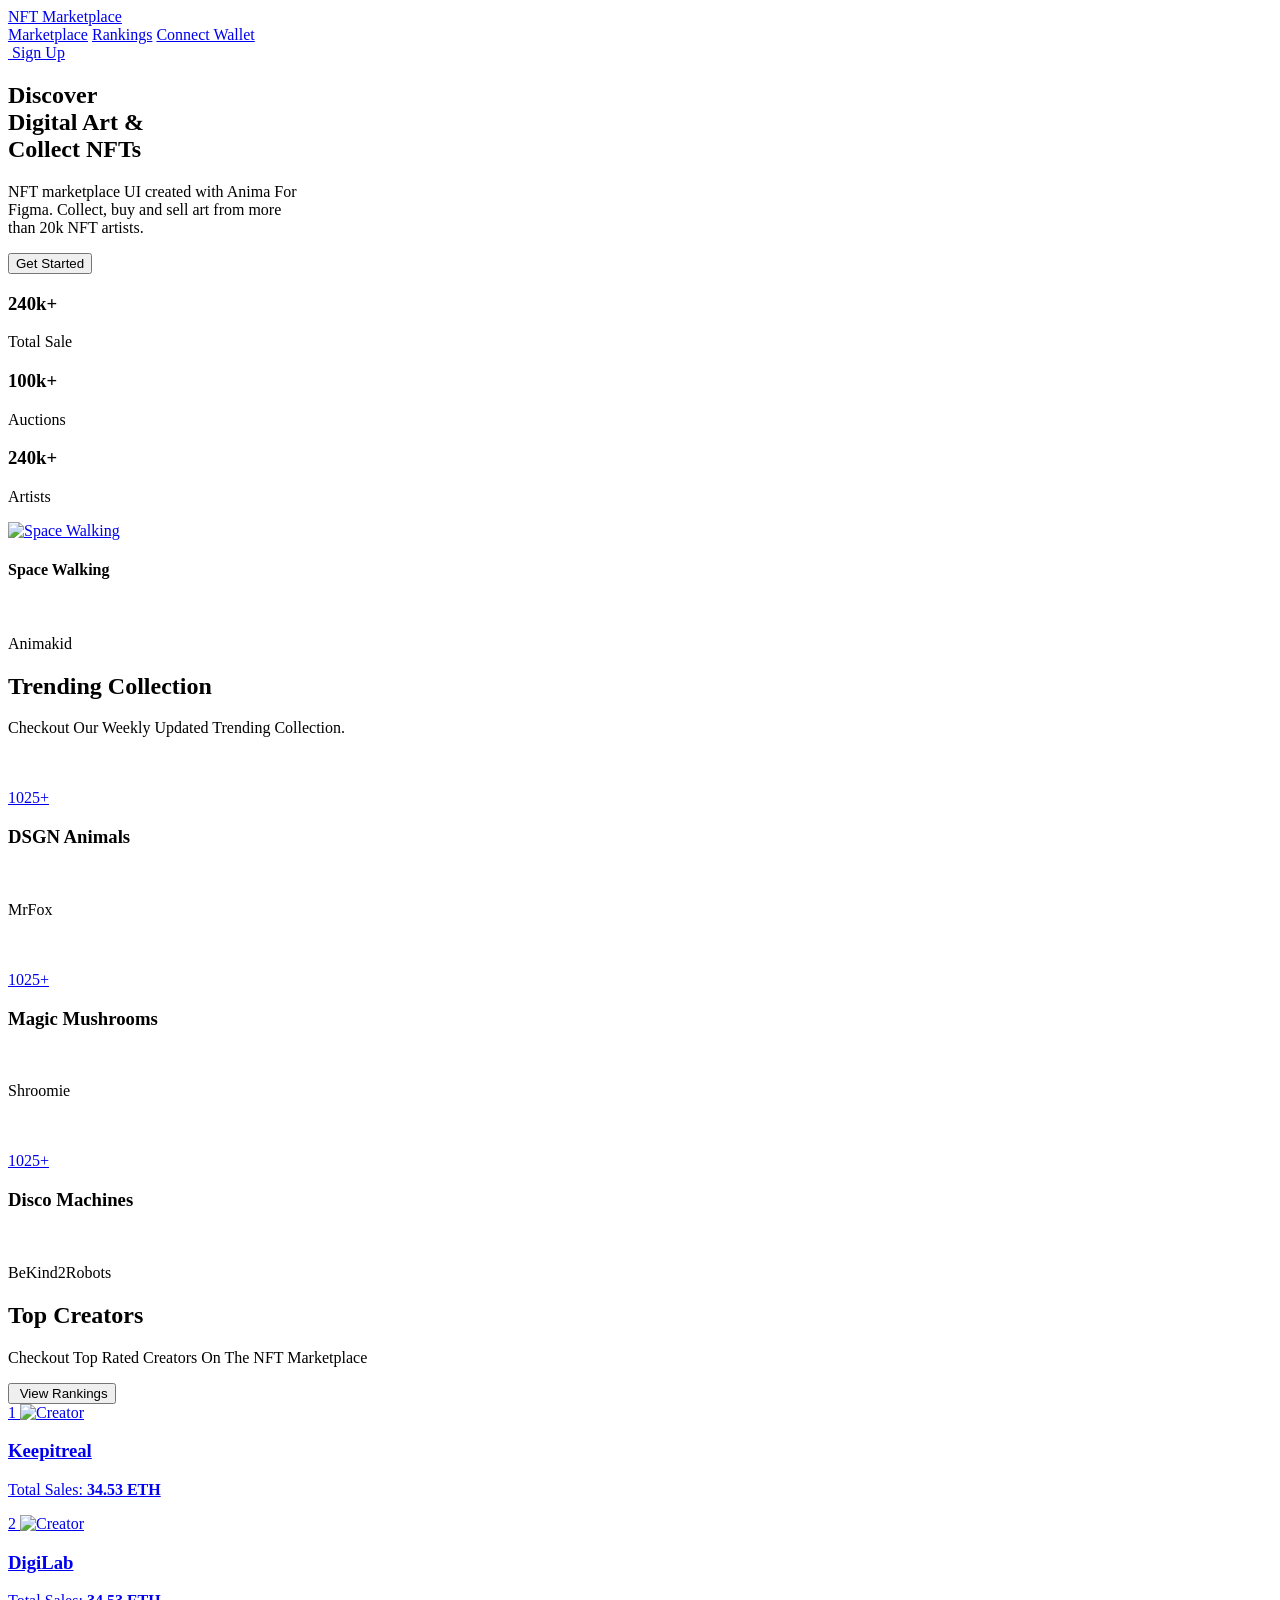
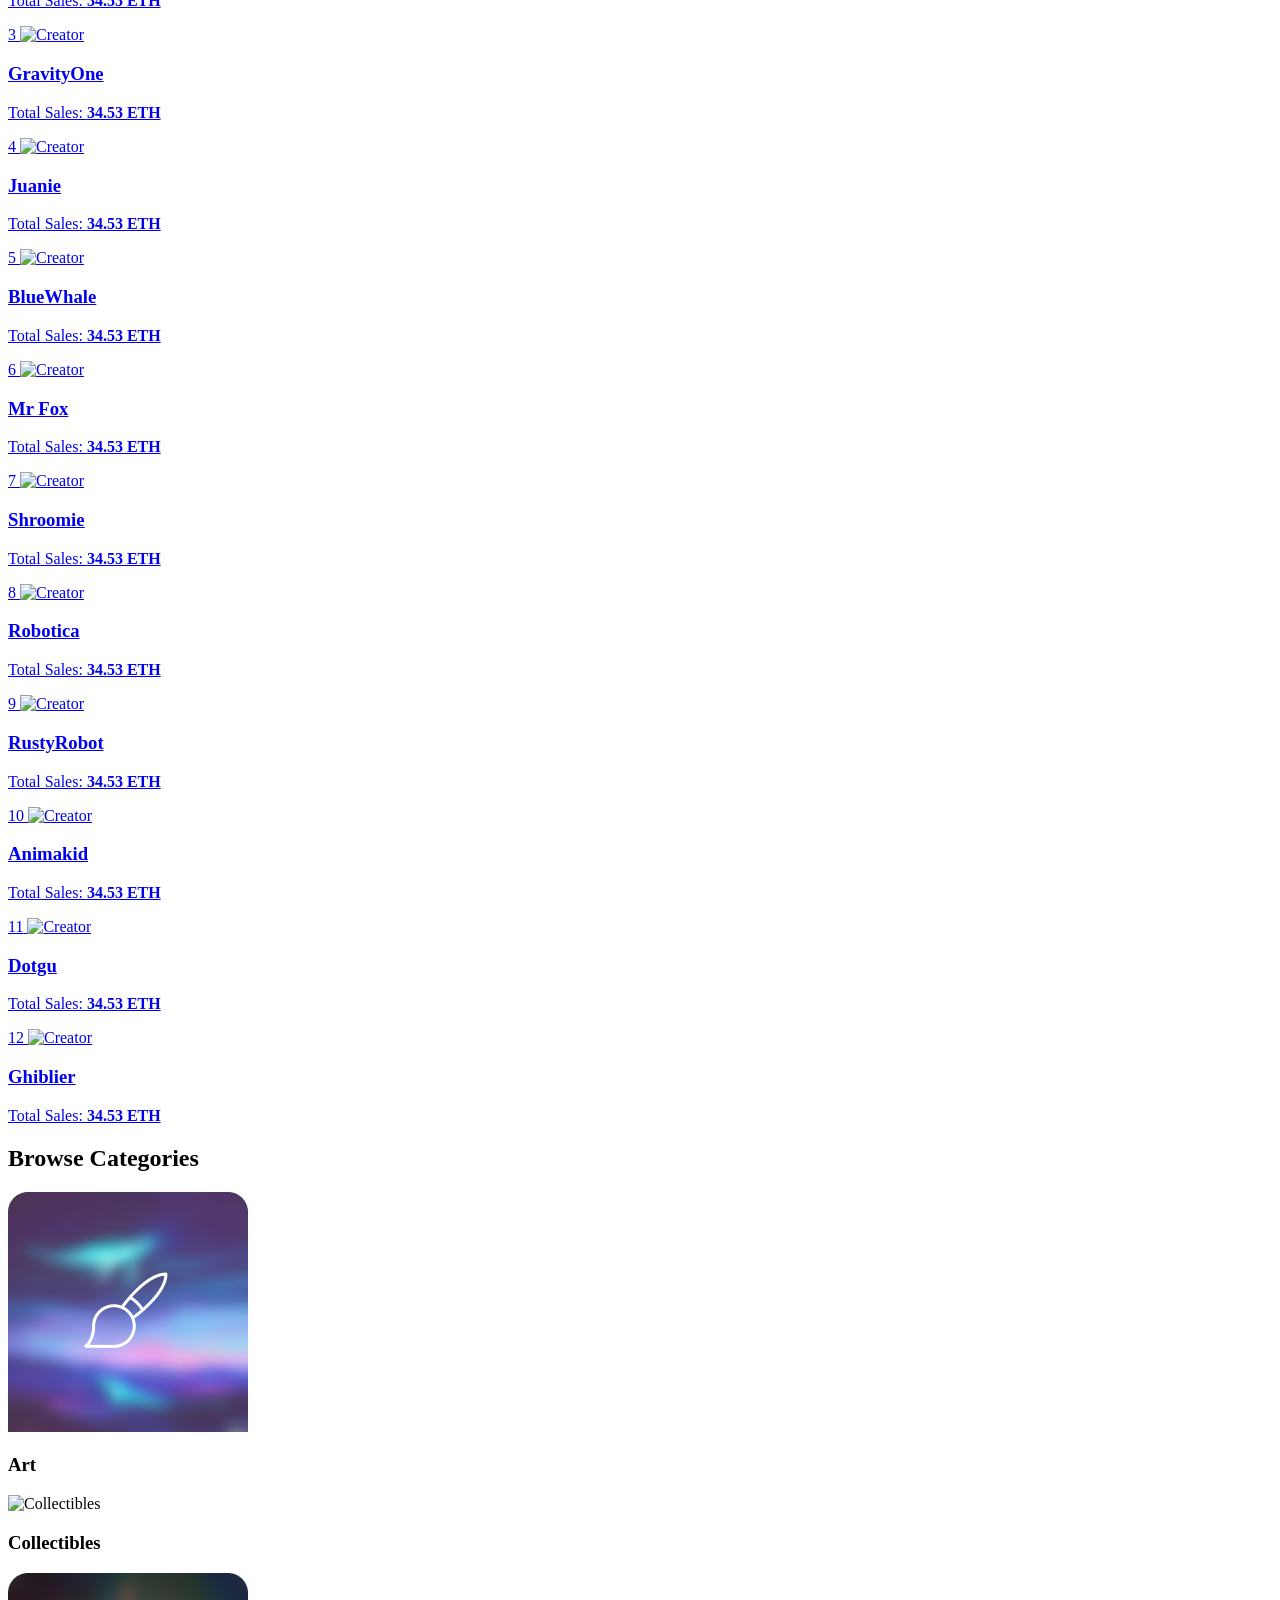
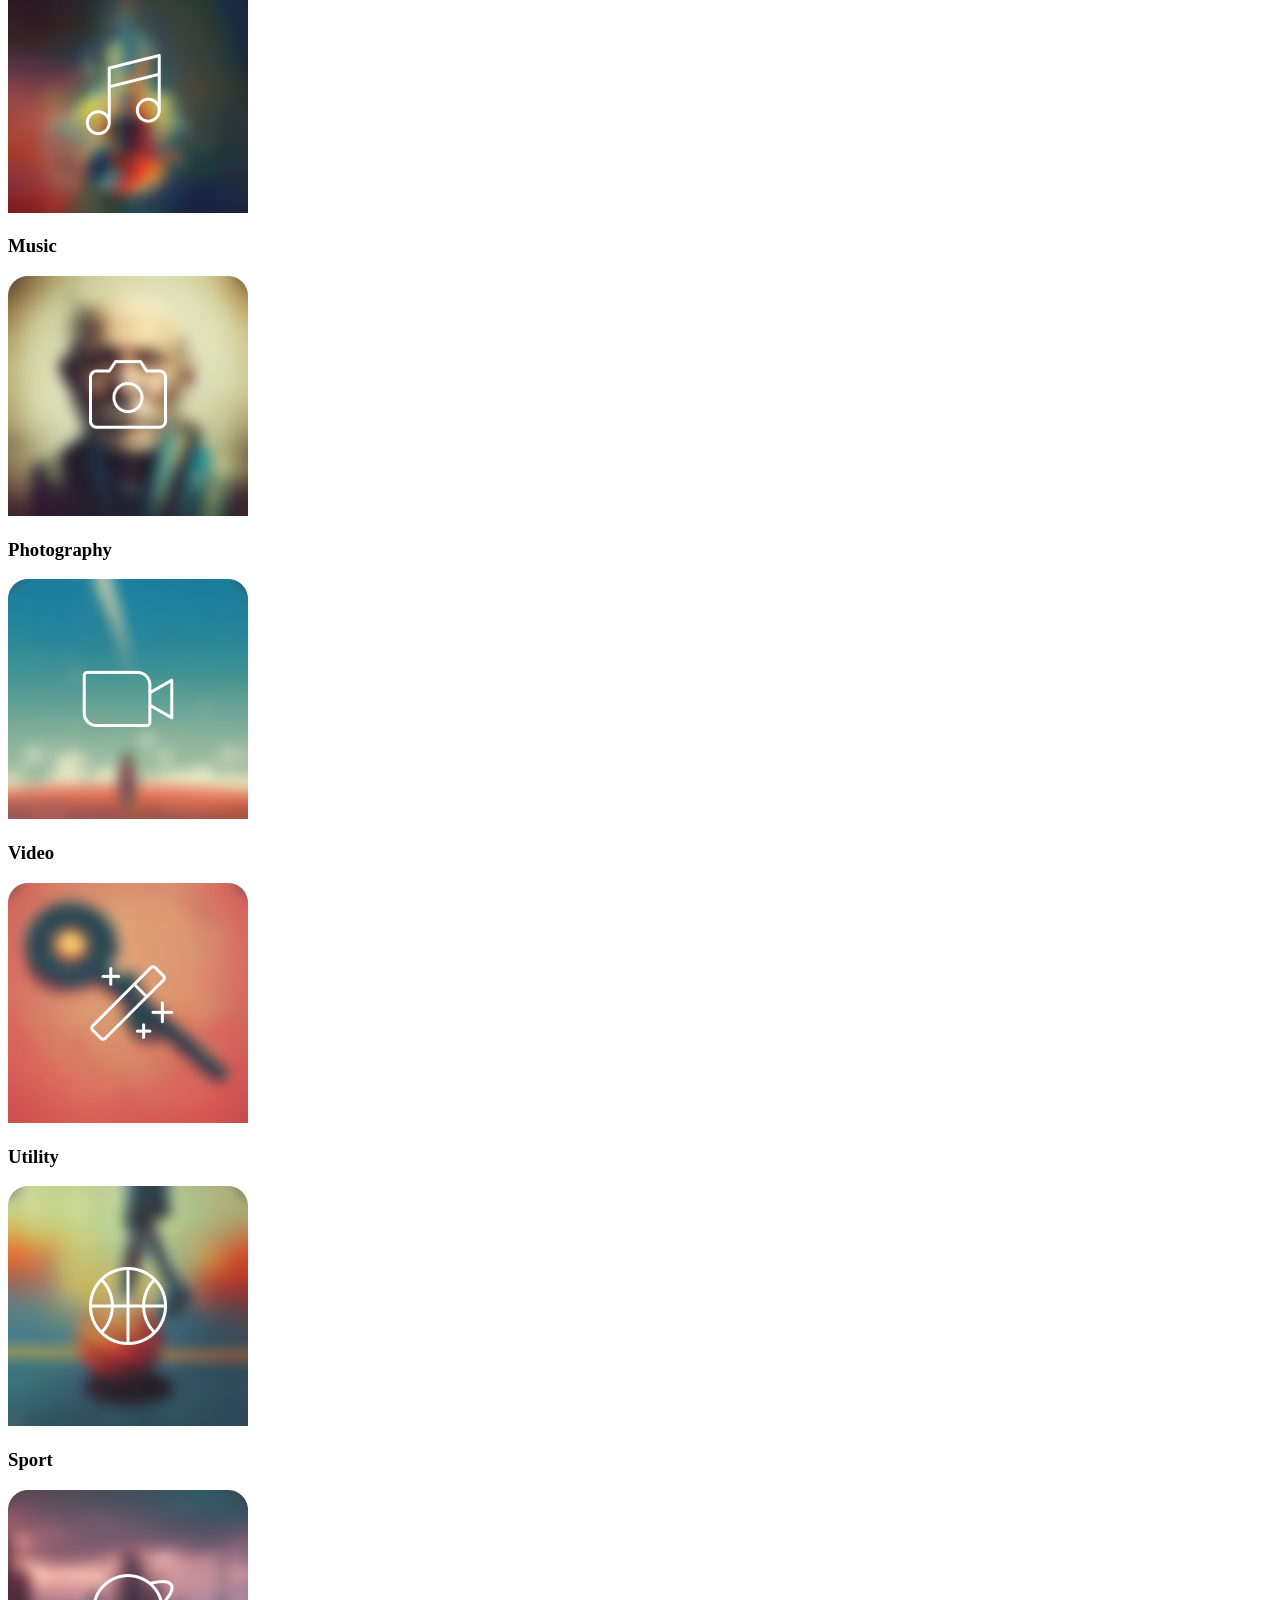
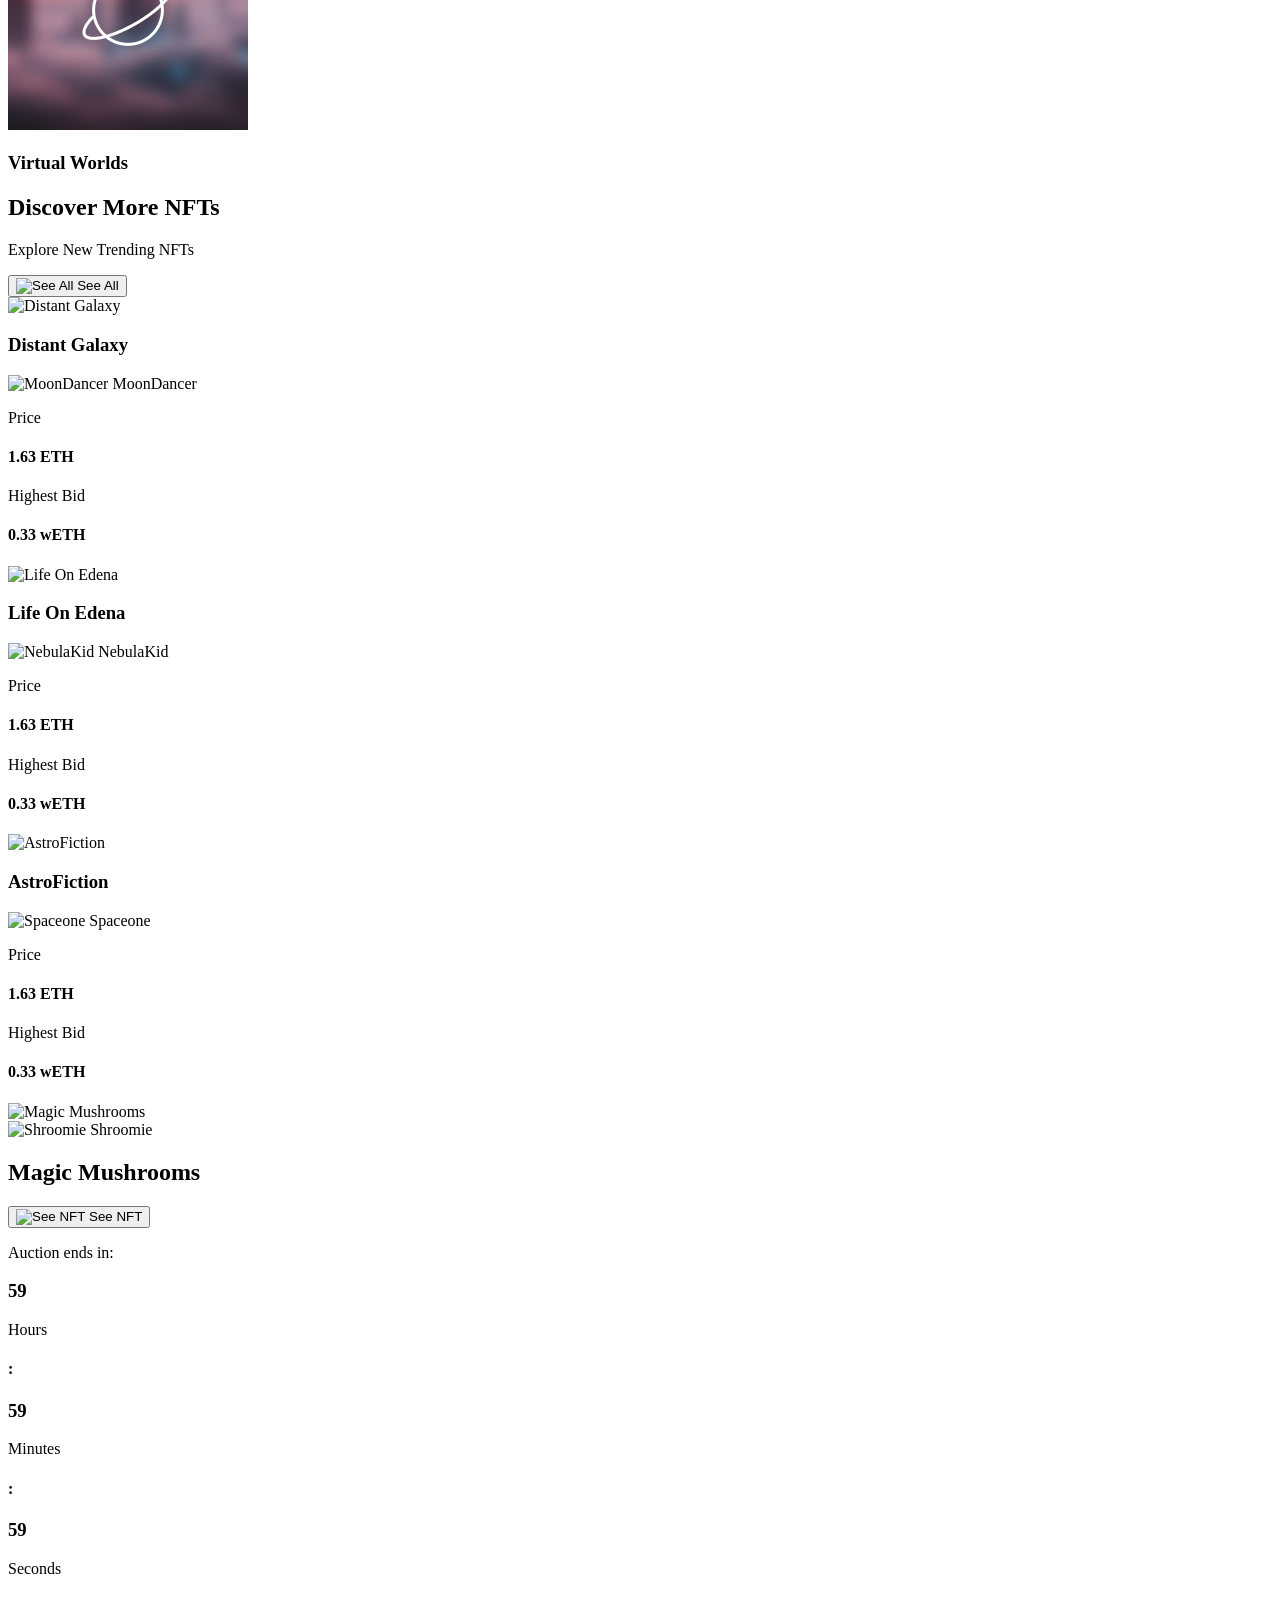
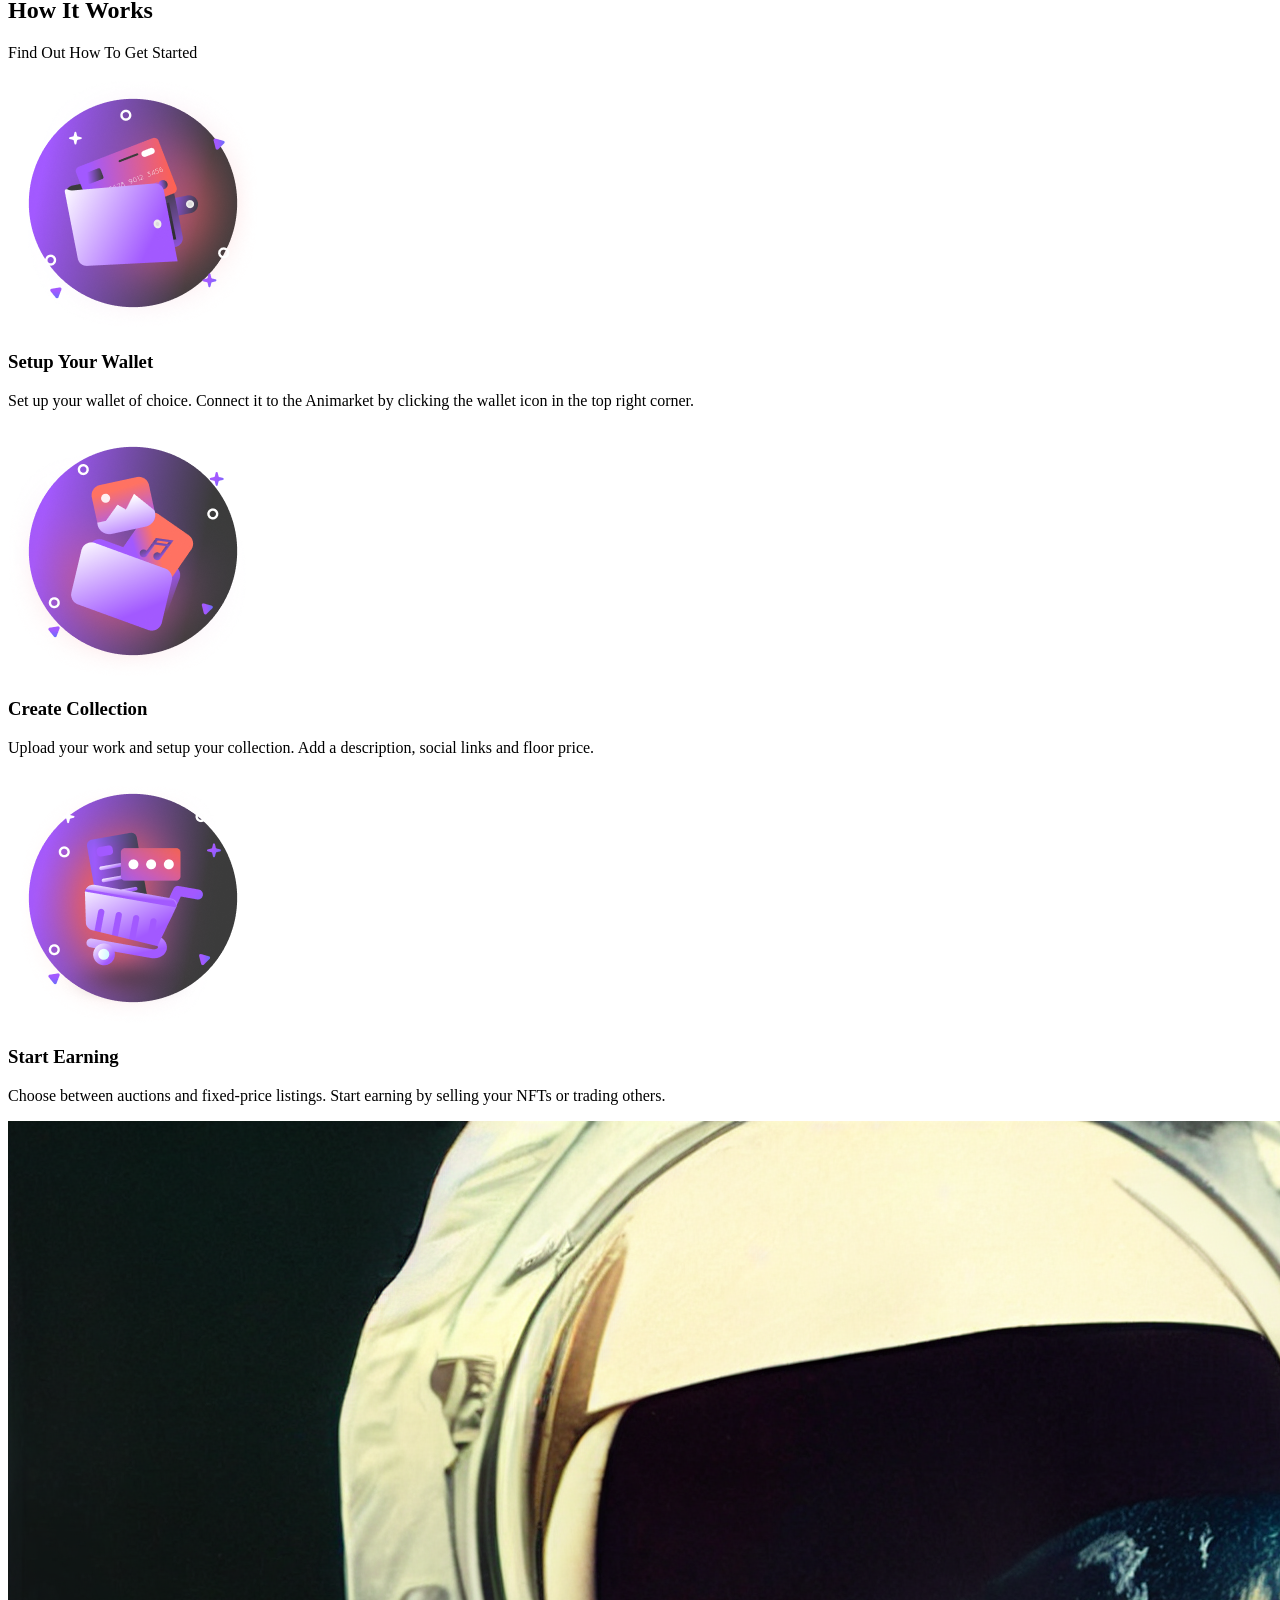
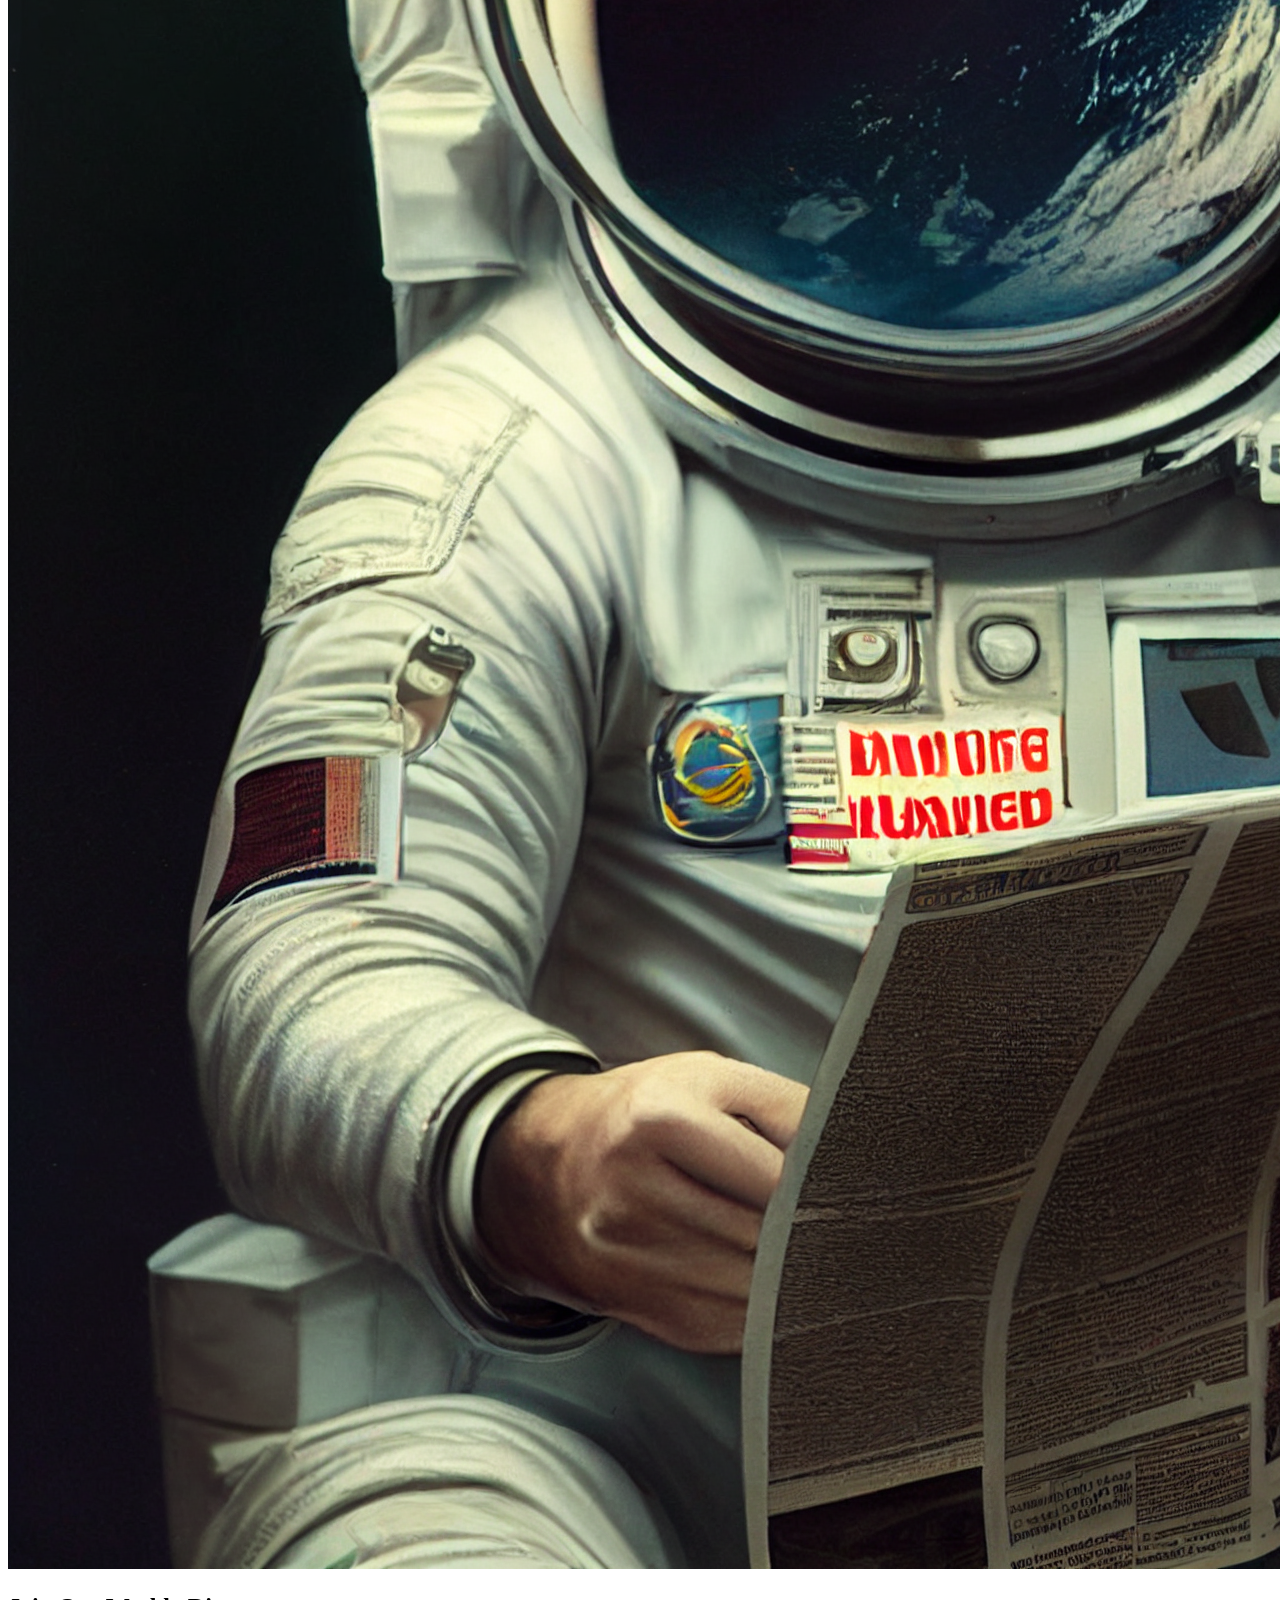
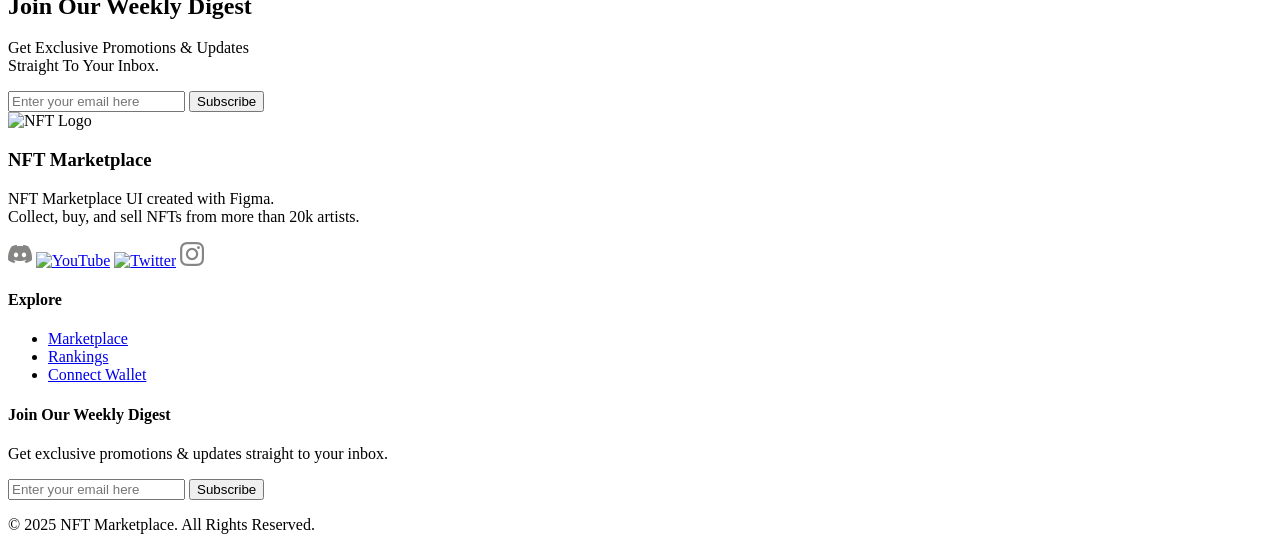
==== index.html @ 290d37f3 "Add files via upload" ====
<!DOCTYPE html>
<html lang="en">
<head>
    <meta charset="UTF-8">
    <meta name="viewport" content="width=device-width, initial-scale=1.0">
    <title>Document</title>
    <link rel="stylesheet" href="style.css">
</head>
<body>
    <header>
 <a href="index.html"> <div class="logo"> <img src="Storefront.png" alt="">NFT Marketplace</div></a>
  <nav>
    <a href="marketplace.html">Marketplace</a>
    <a href="creactors.html">Rankings</a>
    <a href="connect.html">Connect Wallet</a>
  </nav>
  <a href="registratoin.html" class="sign-up"  id="loginBtn"> <img src="user.png" alt="">Sign Up</a>
</header>

<section class="hero">
  <div class="hero-text">
    <h1>Discover<br>Digital Art &<br>Collect NFTs</h1>
    <p>NFT marketplace UI created with Anima For <br> Figma. Collect, buy and sell art from more <br> than 20k NFT artists.</p>
    <button class="btn-primary"><img src="rocket.png" alt="">Get Started</button>

    <div class="stats">
      <div class="stat">
        <h3>240k+</h3>
        <p>Total Sale</p>
      </div>
      <div class="stat">
        <h3>100k+</h3>
        <p>Auctions</p>
      </div>
      <div class="stat">
        <h3>240k+</h3>
        <p>Artists</p>
      </div>
    </div>
  </div>

  <div class="hero-image">
    <div class="card">
    <a href="avatar.html"> <img src="ph1.png" alt="Space Walking"></a> 
      <div class="card-content">
        <h4>Space Walking</h4>
     <div class="avatar"> <img class="ava" src="pm1.png" alt="">  <p>Animakid</p></div>
      </div>
    </div>
  </div>
</section>
<section class="trending">
  <div class="trending-header">
    <h2>Trending Collection</h2>
    <p>Checkout Our Weekly Updated Trending Collection.</p>
  </div>

  <div class="trending-grid">
    <!-- Card 1 -->
    <div class="collection-card">
   <a href="orbitans.html" class="img-link">
    <img src="ph2.png" alt="">
   </a>
      <div class="thumbs">
         <a href="orbitans.html" class="img-link"><img src="pm2.png" alt=""></a>
        <a href="orbitans.html" class="img-link"><img src="pm3.png" alt=""></a> 
        <a href="orbitans.html" class="img-link"> <div class="count">1025+</div></a>
      </div>
      <h3>DSGN Animals</h3>
  <div class="avatar"> <img src="pm8.png" alt="">   <p class="author">MrFox</p></div> 
    </div>

    <!-- Card 2 -->
    <div class="collection-card">
       <a href="orbitans.html" class="img-link"><img src="ph3.png" alt=""></a>
      <div class="thumbs">
         <a href="orbitans.html" class="img-link"><img src="ph3.png" alt=""></a>
        <a href="orbitans.html" class="img-link"><img src="pm5.png" alt=""></a> 
         <a href="orbitans.html" class="img-link"><div class="count">1025+</div></a>
      </div>
      <h3>Magic Mushrooms</h3>
 <div class="avatar"> <img src="pm9.png" alt="">  <p class="author">Shroomie</p></div>  
    </div>

    <!-- Card 3 -->
    <div class="collection-card">
      <a href="orbitans.html" class="img-link"> <img src="ph4.png" alt=""></a>
      <div class="thumbs">
        <a href="orbitans.html" class="img-link"><img src="pm6.png" alt=""></a> 
        <a href="orbitans.html" class="img-link"> <img src="pm7.png" alt=""></a>
        <a href="orbitans.html" class="img-link"><div class="count">1025+</div></a> 
      </div>
      <h3>Disco Machines</h3>
   <div class="avatar"><img src="pm10.png" alt="">  <p class="author">BeKind2Robots</p>
    </div></div> 
  </div>
</section>
<section class="top-creators">
  <div class="creators-header">
    <div>
      <h2>Top Creators</h2>
      <p>Checkout Top Rated Creators On The NFT Marketplace</p>
    </div>
   <a href="creactors.html"><button class="view-rankings">
      <img src="rocket.png" alt="">
      View Rankings
    </button></a> 
  </div>

  <div class="creators-grid">
  <a href="avatar.html"> <div class="creator-card">
      <span class="rank">1</span>
      <img src="pm11.png" alt="Creator">
      <h3>Keepitreal</h3>
      <p>Total Sales: <strong>34.53 ETH</strong></p>
    </div>
    </a>

     <a href="avatar.html"><div class="creator-card">
      <span class="rank">2</span>
      <img src="pm12.png" alt="Creator">
      <h3>DigiLab</h3>
      <p>Total Sales: <strong>34.53 ETH</strong></p>
    </div>
</a>
     <a href="avatar.html"><div class="creator-card">
      <span class="rank">3</span>
      <img src="pm13.png" alt="Creator">
      <h3>GravityOne</h3>
      <p>Total Sales: <strong>34.53 ETH</strong></p>
    </div>
</a>
    <a href="avatar.html"><div class="creator-card">
      <span class="rank">4</span>
      <img src="pm14.png" alt="Creator">
      <h3>Juanie</h3>
      <p>Total Sales: <strong>34.53 ETH</strong></p>
    </div>
</a>

 <a href="avatar.html"><div class="creator-card">
      <span class="rank">5</span>
      <img src="pm15.png" alt="Creator">
      <h3>BlueWhale</h3>
      <p>Total Sales: <strong>34.53 ETH</strong></p>
    </div>
</a>
    <a href="avatar.html"> <div class="creator-card">
      <span class="rank">6</span>
      <img src="pm8.png" alt="Creator">
      <h3>Mr Fox</h3>
      <p>Total Sales: <strong>34.53 ETH</strong></p>
    </div>
</a>
    <a href="avatar.html"><div class="creator-card">
      <span class="rank">7</span>
      <img src="pm9.png" alt="Creator">
      <h3>Shroomie</h3>
      <p>Total Sales: <strong>34.53 ETH</strong></p>
    </div>
</a>
    <a href="avatar.html"> <div class="creator-card">
      <span class="rank">8</span>
      <img src="pm16.png" alt="Creator">
      <h3>Robotica</h3>
      <p>Total Sales: <strong>34.53 ETH</strong></p>
    </div>
</a>
    <a href="avatar.html"><div class="creator-card">
      <span class="rank">9</span>
      <img src="pm17.png" alt="Creator">
      <h3>RustyRobot</h3>
      <p>Total Sales: <strong>34.53 ETH</strong></p>
    </div>
</a>
    <a href="avatar.html"><div class="creator-card">
      <span class="rank">10</span>
      <img src="pm1.png" alt="Creator">
      <h3>Animakid</h3>
      <p>Total Sales: <strong>34.53 ETH</strong></p>
    </div>
</a>
    <a href="avatar.html"><div class="creator-card">
      <span class="rank">11</span>
      <img src="pm18.png" alt="Creator">
      <h3>Dotgu</h3>
      <p>Total Sales: <strong>34.53 ETH</strong></p>
    </div>
</a>
    <a href="avatar.html"><div class="creator-card">
      <span class="rank">12</span>
      <img src="pm19.png" alt="Creator">
      <h3>Ghiblier</h3>
      <p>Total Sales: <strong>34.53 ETH</strong></p>
    </div>
    </a>
  </div>
</section>
<section class="browse-categories">
  <h2>Browse Categories</h2>

  <div class="categories-grid">
    <div class="category-card">
      <img src="Category Icon.png" alt="Art">
      <div class="category-overlay">
       
        <h3>Art</h3>
      </div>
    </div>

    <div class="category-card">
      <img src="Photo & Icon.png" alt="Collectibles">
      <div class="category-overlay">
   
        <h3>Collectibles</h3>
      </div>
    </div>

    <div class="category-card">
      <img src="Category Icon (1).png" alt="Music">
      <div class="category-overlay">
       
        <h3>Music</h3>
      </div>
    </div>

    <div class="category-card">
      <img src="Category Icon (2).png" alt="Photography">
      <div class="category-overlay">
       
        <h3>Photography</h3>
      </div>
    </div>

    <div class="category-card">
      <img src="Category Icon (3).png" alt="Video">
      <div class="category-overlay">
        
        <h3>Video</h3>
      </div>
    </div>

    <div class="category-card">
      <img src="Category Icon (4).png" alt="Utility">
      <div class="category-overlay">
      
        <h3>Utility</h3>
      </div>
    </div>

    <div class="category-card">
      <img src="Category Icon (5).png" alt="Sport">
      <div class="category-overlay">
      
        <h3>Sport</h3>
      </div>
    </div>

    <div class="category-card">
      <img src="Category Icon (7).png" alt="Virtual Worlds">
      <div class="category-overlay">
        <h3>Virtual Worlds</h3>
      </div>
    </div>
  </div>
</section>
<section class="discover-nfts">
  <div class="discover-header">
    <div class="text-block">
      <h2>Discover More NFTs</h2>
      <p>Explore New Trending NFTs</p>
    </div>
    <button class="see-all">
      <img src="view (2).png" alt="See All" /> See All
    </button>
  </div>


<div class="nft-grid">
    <div class="nft-card">
      <img src="ph10.png" alt="Distant Galaxy" class="nft-image" />
      <div class="nft-info">
        <h3>Distant Galaxy</h3>
        <div class="nft-author">
          <img src="pm20.png" alt="MoonDancer" />
          <span>MoonDancer</span>
        </div>
        <div class="nft-stats">
          <div>
            <p>Price</p>
            <h4>1.63 ETH</h4>
          </div>
          <div>
            <p>Highest Bid</p>
            <h4>0.33 wETH</h4>
          </div>
        </div>
      </div>
    </div>

    <div class="nft-card">
      <img src="ph11.png" alt="Life On Edena" class="nft-image" />
      <div class="nft-info">
        <h3>Life On Edena</h3>
        <div class="nft-author">
          <img src="pm21.png" alt="NebulaKid" />
          <span>NebulaKid</span>
        </div>
        <div class="nft-stats">
          <div>
            <p>Price</p>
            <h4>1.63 ETH</h4>
          </div>
          <div>
            <p>Highest Bid</p>
            <h4>0.33 wETH</h4>
          </div>
        </div>
      </div>
    </div>

    <div class="nft-card">
      <img src="ph12.png" alt="AstroFiction" class="nft-image" />
      <div class="nft-info">
        <h3>AstroFiction</h3>
        <div class="nft-author">
          <img src="pm22.png" alt="Spaceone" />
          <span>Spaceone</span>
        </div>
        <div class="nft-stats">
          <div>
            <p>Price</p>
            <h4>1.63 ETH</h4>
          </div>
          <div>
            <p>Highest Bid</p>
            <h4>0.33 wETH</h4>
          </div>
        </div>
      </div>
    </div>
  </div>
</section>
<main class="highlight-nft">
  <div class="highlight-image">
    <img src="pm25.png" alt="Magic Mushrooms">

    <div class="highlight-content">
      <div class="creator">
        <img src="pm24.png" alt="Shroomie">
        <span>Shroomie</span>
      </div>

      <h2>Magic Mushrooms</h2>

      <button class="see-nft">
        <img src="view (3).png" alt="See NFT"> See NFT
      </button>
    </div>

    <div class="auction-timer">
      <p>Auction ends in:</p>
      <div class="timer">
        <div><h3>59</h3><span>Hours</span></div>
        <h4>:</h4>
        <div><h3>59</h3><span>Minutes</span></div>
        <h4>:</h4>
        <div><h3>59</h3><span>Seconds</span></div>
      </div>
    </div>
  </div>
</main>
<!-- HOW IT WORKS SECTION -->
<section class="how-section">
  <div class="how-wrapper">
    <header class="how-header">
      <h2 class="how-title">How It Works</h2>
      <p class="how-subtitle">Find Out How To Get Started</p>
    </header>

    <div class="how-cards">
      <!-- Card 1 -->
      <article class="how-card">
        <div class="how-card-icon">
          <img src="Icon.png" alt="Setup Your Wallet">
        </div>
        <h3 class="how-card-title">Setup Your Wallet</h3>
        <p class="how-card-text">Set up your wallet of choice. Connect it to the Animarket by clicking the wallet icon in the top right corner.</p>
      </article>

      <!-- Card 2 -->
      <article class="how-card">
        <div class="how-card-icon">
          <img src="Icon (1).png" alt="Create Collection">
        </div>
        <h3 class="how-card-title">Create Collection</h3>
        <p class="how-card-text">Upload your work and setup your collection. Add a description, social links and floor price.</p>
      </article>

      <!-- Card 3 -->
      <article class="how-card">
        <div class="how-card-icon">
          <img src="Icon (2).png" alt="Start Earning">
        </div>
        <h3 class="how-card-title">Start Earning</h3>
        <p class="how-card-text">Choose between auctions and fixed-price listings. Start earning by selling your NFTs or trading others.</p>
      </article>
    </div>
  </div>
</section>
<section class="newsletter">
  <div class="newsletter-container">
    <div class="newsletter-image">
      <img src="astronaft.png" alt="Newsletter Image">
    </div>

    <div class="newsletter-content">
      <h2>Join Our Weekly Digest</h2>
      <p>Get Exclusive Promotions & Updates <br>Straight To Your Inbox.</p>

<form class="newsletter-form">
        <input type="email" placeholder="Enter your email here" required>
        <button type="submit">
          <i class="fa fa-envelope"></i> Subscribe
        </button>
      </form>
    </div>
  </div>
</section>
<footer class="footer">
  <div class="footer-container">
    <!-- Лого и описание -->
    <div class="footer-column">
      <div class="footer-logo">
        <img src="Storefront.png" alt="NFT Logo">
        <h3>NFT Marketplace</h3>
      </div>
      <p class="footer-desc">
        NFT Marketplace UI created with Figma.<br>
        Collect, buy, and sell NFTs from more than 20k artists.
      </p>
      <div class="socials">
         <a href="#"><img src="discord.png" alt="Discord"></a>
        <a href="#"><img style="margin-top: 2px; width: 32px; height: 32px;" src=youtube.png" alt="YouTube"></a>
                <a href="#"><img src="twitter.png" alt="Twitter"></a>
        <a href="#"><img src="instagram.png" alt="Instagram"></a>
      </div>
    </div>

    <!-- Меню -->
    <div class="footer-column">
      <h4>Explore</h4>
      <ul>
        <li><a href="#">Marketplace</a></li>
        <li><a href="#">Rankings</a></li>
        <li><a href="#">Connect Wallet</a></li>
      </ul>
    </div>

    <!-- Подписка -->
    <div class="footer-column">
      <h4>Join Our Weekly Digest</h4>
      <p>Get exclusive promotions & updates straight to your inbox.</p>
      <form class="footer-form">
        <input type="email" placeholder="Enter your email here" required>
        <button type="submit">Subscribe</button>
      </form>
    </div>
  </div>

  <div class="footer-bottom">
    <p>© 2025 NFT Marketplace. All Rights Reserved.</p>
  </div>
</footer>
<script src="registration.js"></script>
<script src="login.js"></script>
<script src="script.js"></script>

</body>
</html>
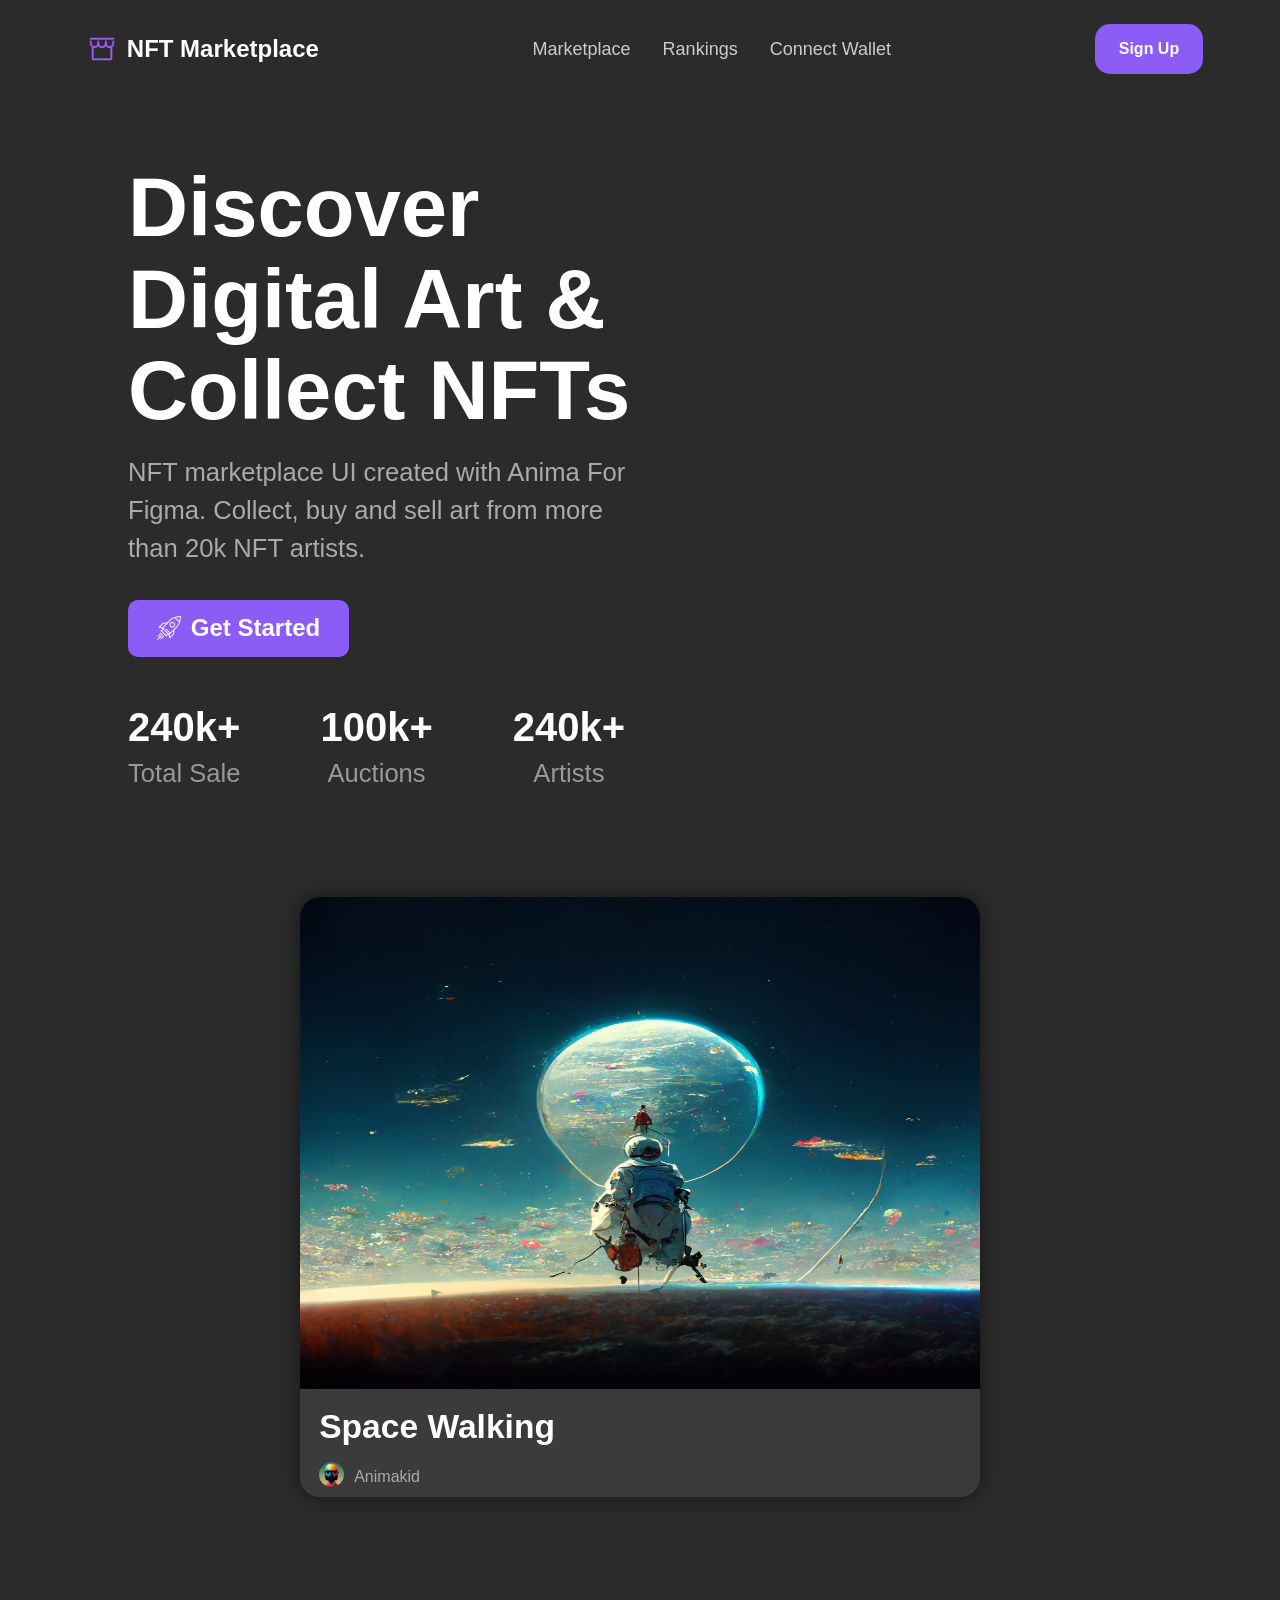
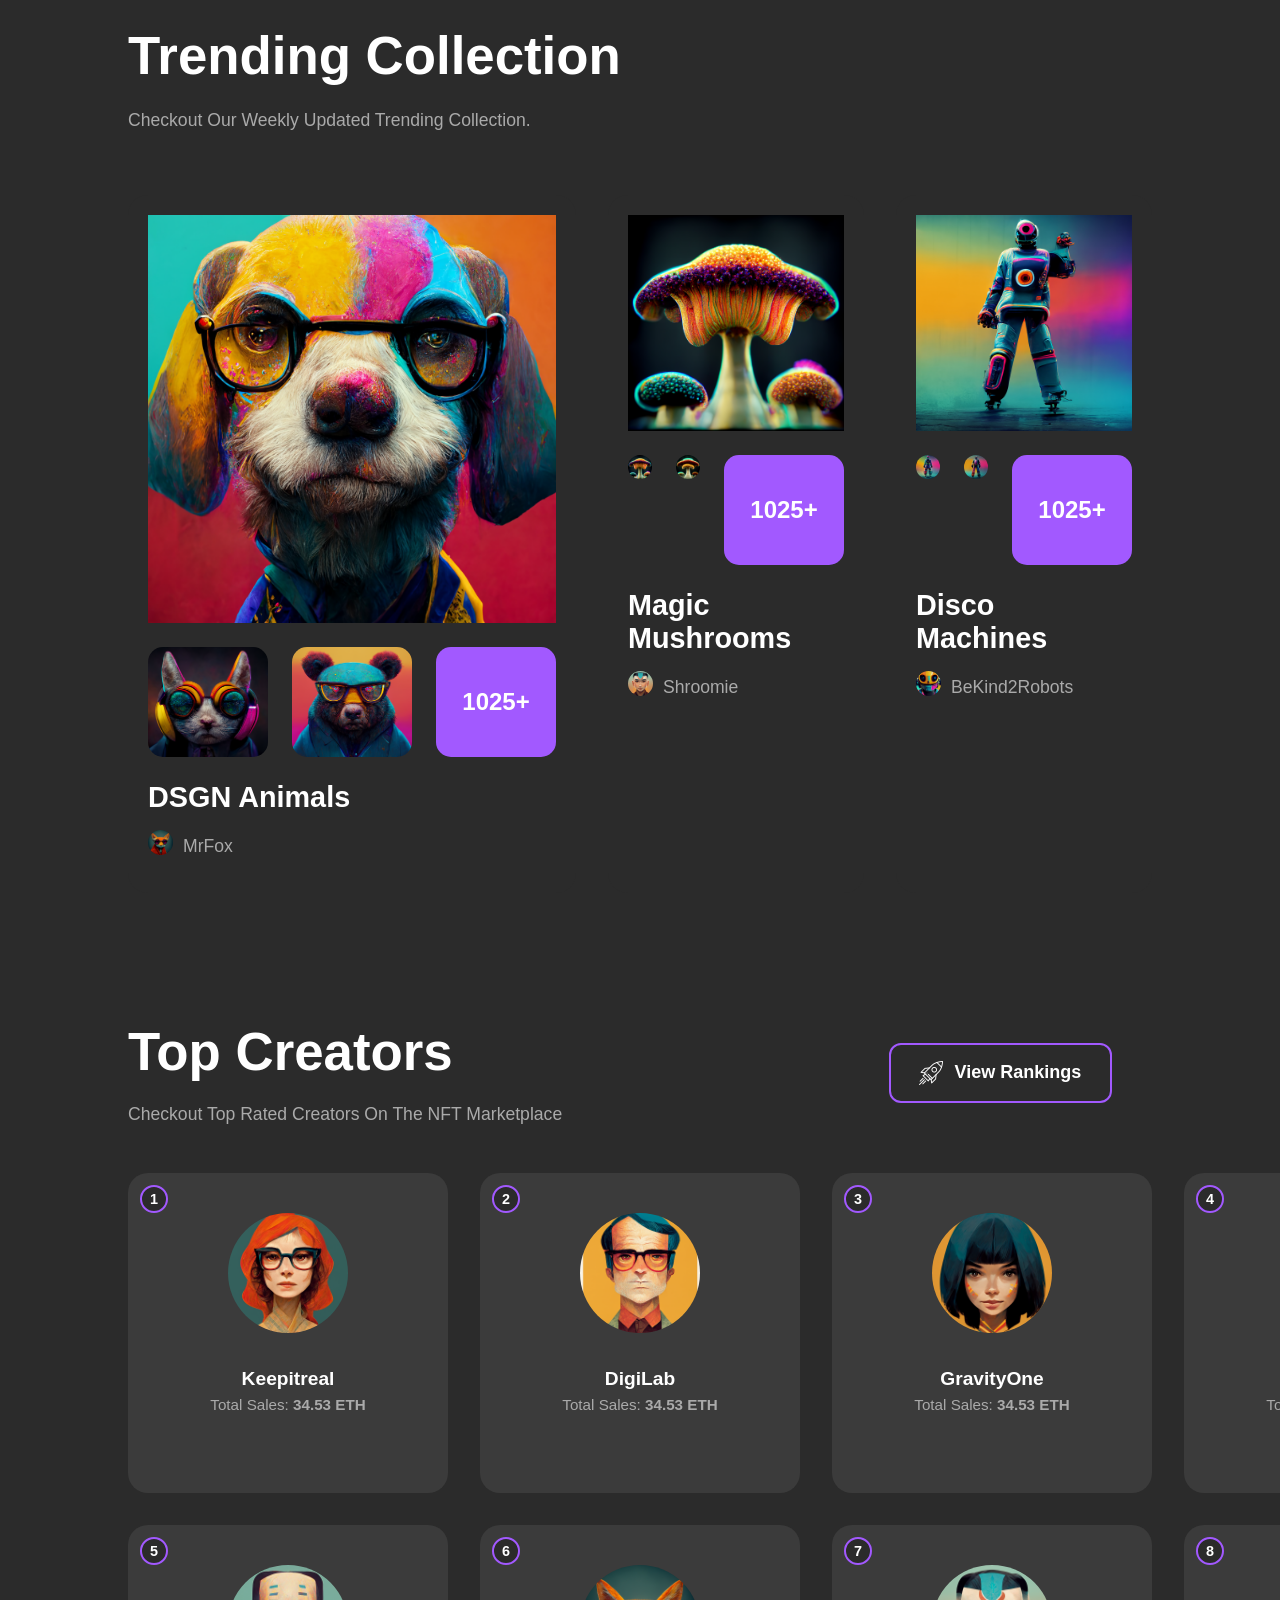
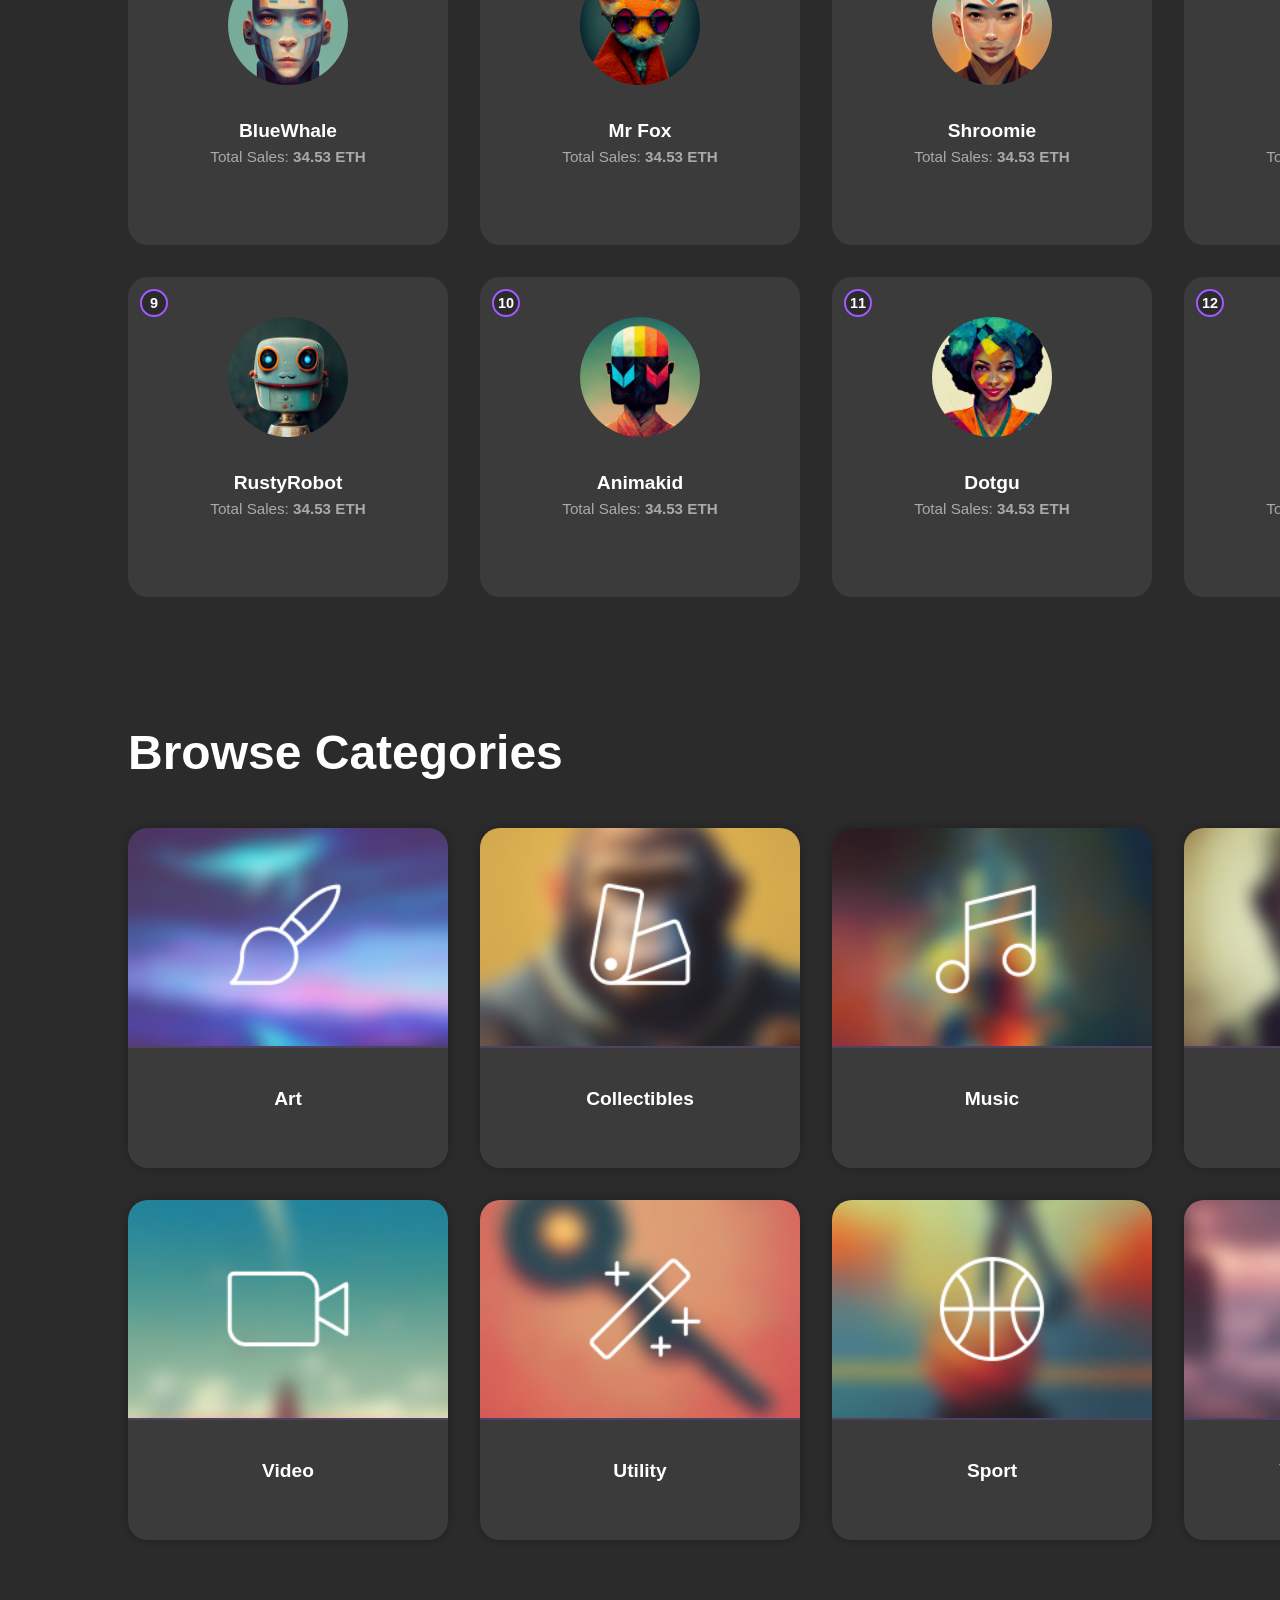
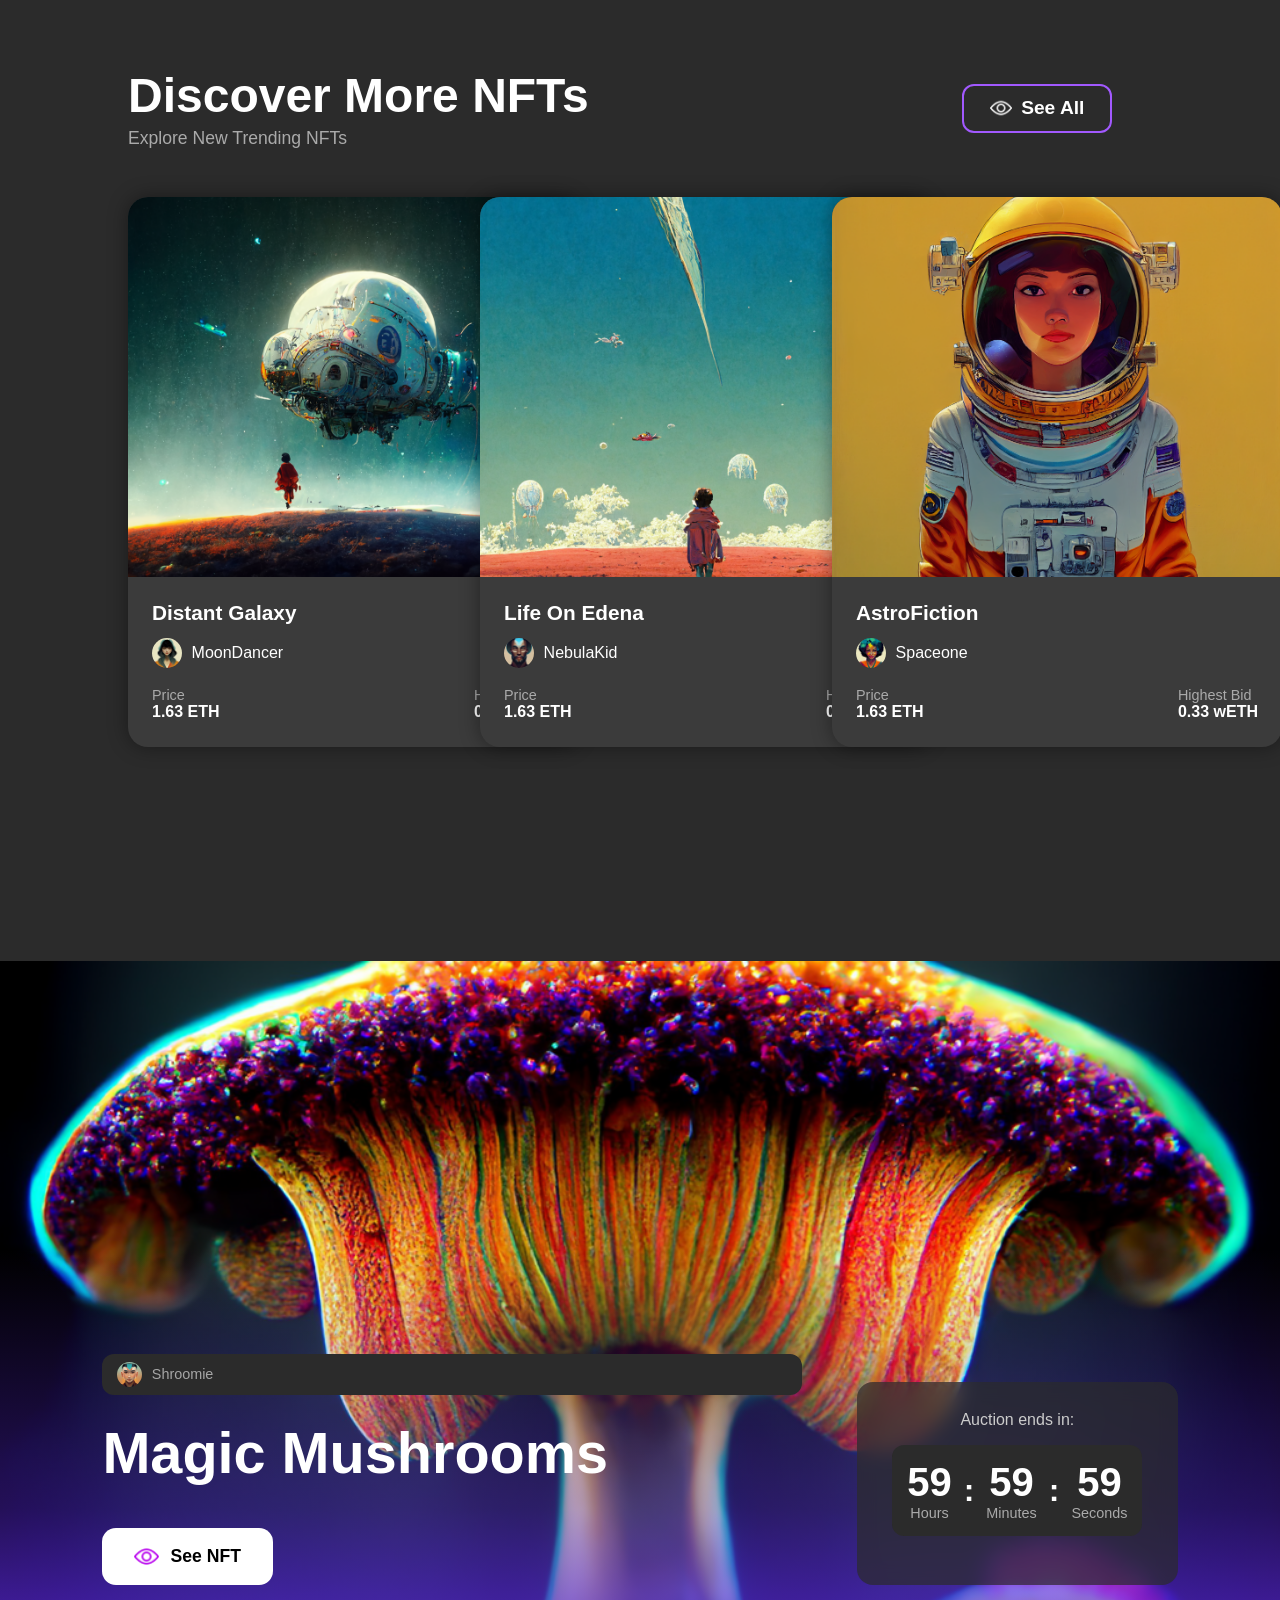
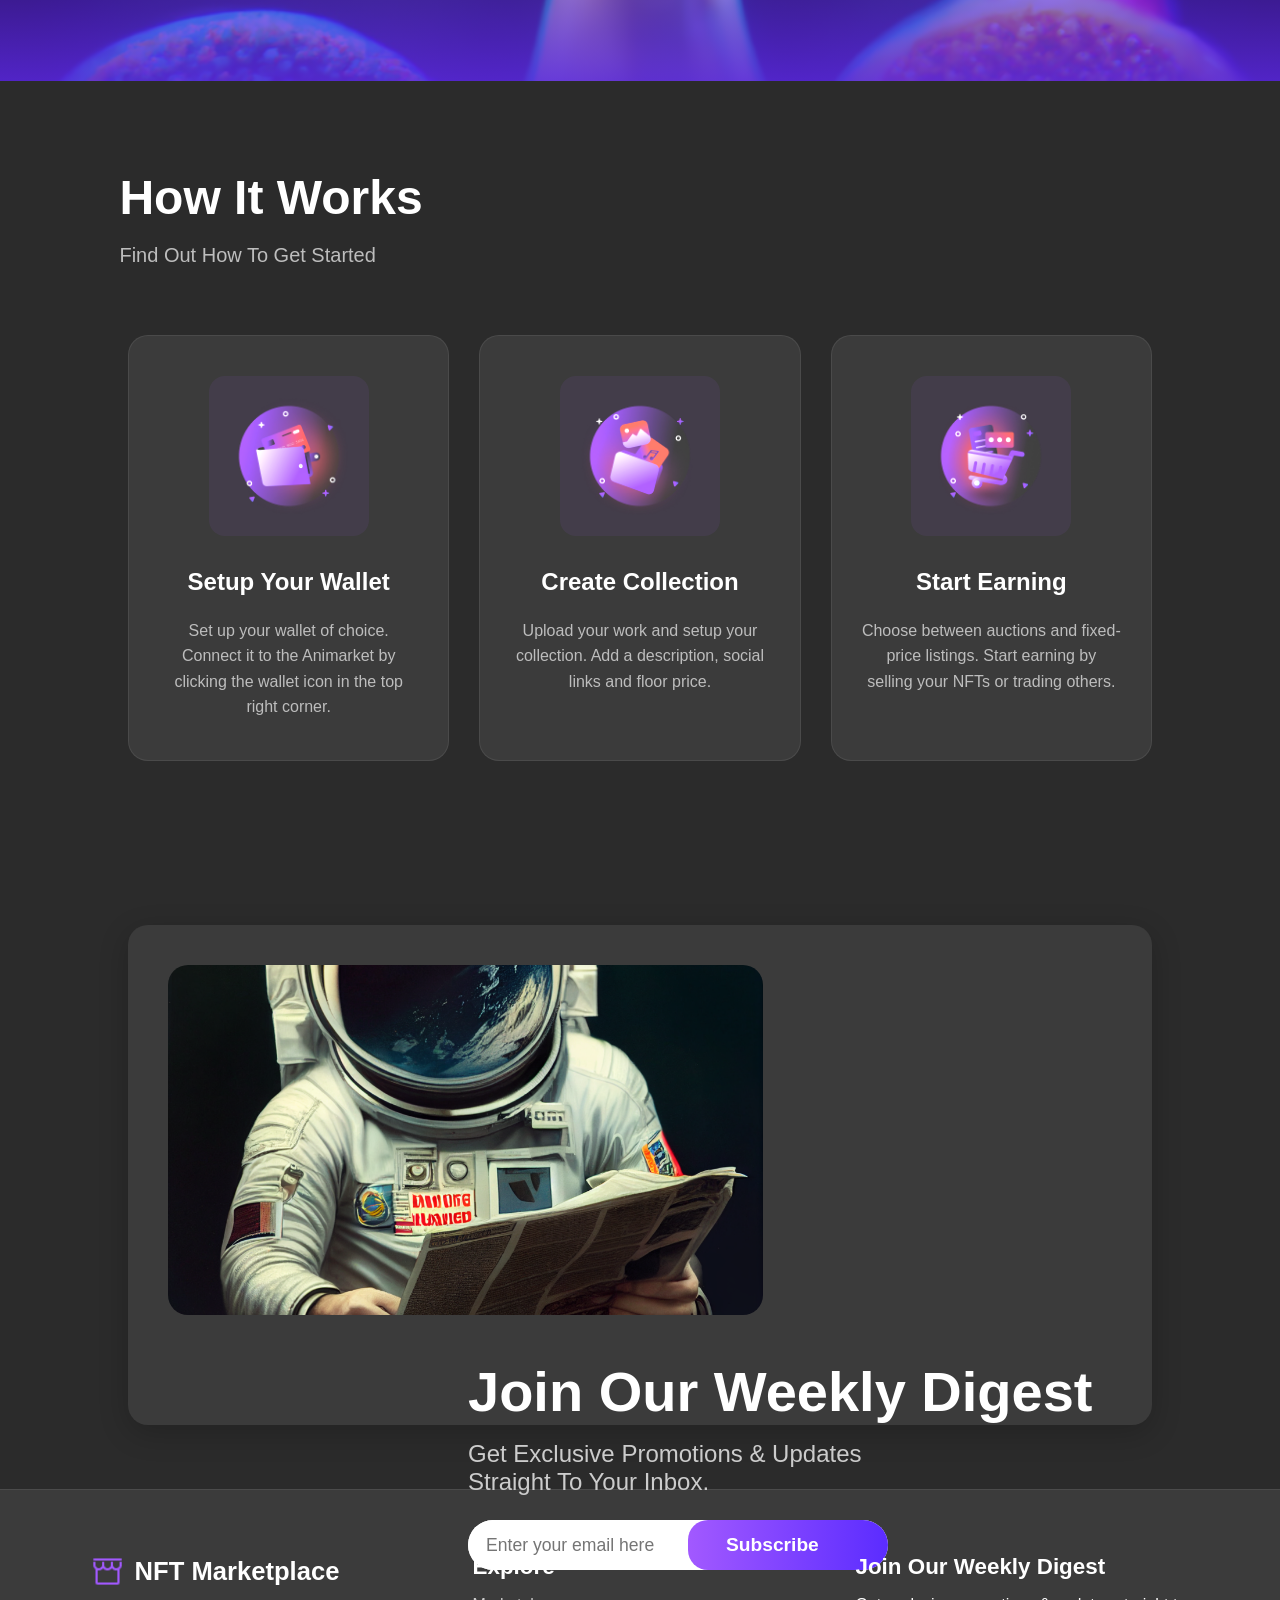
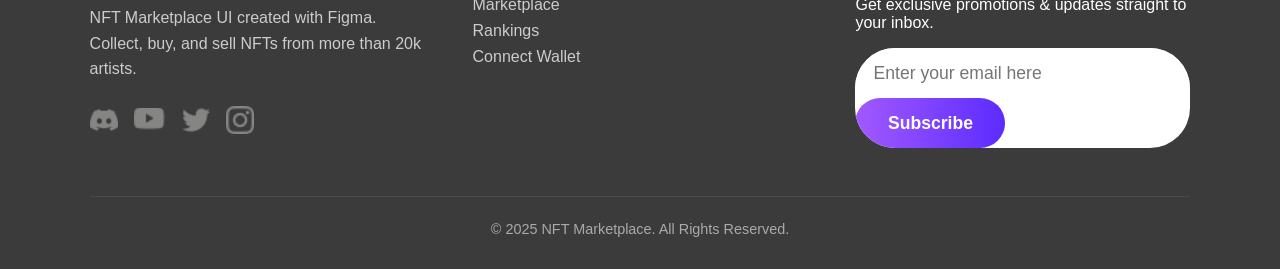
==== commit 8894cd78: "Update index.html" ====
--- a/index.html
+++ b/index.html
@@ -14,7 +14,7 @@
     <a href="creactors.html">Rankings</a>
     <a href="connect.html">Connect Wallet</a>
   </nav>
-  <a href="registratoin.html" class="sign-up"  id="loginBtn"> <img src="user.png" alt="">Sign Up</a>
+  <a href="registratoin.html" class="sign-up"  id="loginBtn">Sign Up</a>
 </header>
 
 <section class="hero">
@@ -441,7 +441,7 @@
       </p>
       <div class="socials">
          <a href="#"><img src="discord.png" alt="Discord"></a>
-        <a href="#"><img style="margin-top: 2px; width: 32px; height: 32px;" src=youtube.png" alt="YouTube"></a>
+        <a href="#"><img style="margin-top: 2px; width: 32px; height: 32px;" src="youtube.png" alt="YouTube"></a>
                 <a href="#"><img src="twitter.png" alt="Twitter"></a>
         <a href="#"><img src="instagram.png" alt="Instagram"></a>
       </div>
@@ -477,4 +477,5 @@
 <script src="script.js"></script>
 
 </body>
-</html>+
+</html>
--- a/style.css
+++ b/style.css
@@ -0,0 +1,3746 @@
+* {
+    margin: 0;
+    padding: 0;
+    box-sizing: border-box;
+    font-family: "Poppins", sans-serif;
+}
+
+body {
+    background-color: #2b2b2b;
+    color: #fff;
+    overflow-x: hidden;
+}
+
+/* Header Responsive */
+header {
+    display: flex;
+    justify-content: space-between;
+    align-items: center;
+    padding: 1.5rem 6%;
+    flex-wrap: wrap;
+}
+
+.logo {
+    display: flex;
+    align-items: center;
+    gap: 10px;
+    font-size: 1.5rem;
+    font-weight: 700;
+    padding: 5px 10px;
+    border-radius: 8px;
+}
+
+.logo img {
+    width: 30px;
+    height: 30px;
+    object-fit: contain;
+}
+
+nav {
+    display: flex;
+    flex-wrap: wrap;
+    justify-content: center;
+}
+
+nav a {
+    color: #ccc;
+    margin: 0 1rem;
+    text-decoration: none;
+    font-weight: 500;
+    font-size: 18px;
+    transition: color 0.3s;
+}
+
+nav a:hover {
+    color: #a259ff;
+}
+
+a {
+    text-decoration: none;
+}
+
+.sign-up {
+    background: #8b5cf6;
+    padding: 1rem 1.5rem;
+    border-radius: 15px;
+    color: #fff;
+    font-weight: 600;
+    align-items: center;
+    display: flex;
+    transition: background 0.3s;
+}
+
+.sign-up:hover {
+    background: #a259ff;
+}
+
+
+/* Responsive Header */
+@media (max-width: 900px) {
+    header {
+        flex-direction: column;
+        gap: 1rem;
+        text-align: center;
+        padding: 1rem 5%;
+    }
+    
+    nav {
+        order: 3;
+        width: 100%;
+        margin-top: 1rem;
+    }
+    
+    nav a {
+        margin: 0 0.6rem;
+        font-size: 16px;
+    }
+}
+
+@media (max-width: 480px) {
+    .logo {
+        font-size: 1.2rem;
+    }
+    
+    nav a {
+        font-size: 14px;
+        margin: 0 0.4rem;
+    }
+    
+    .sign-up {
+        padding: 0.5rem 1rem;
+        font-size: 14px;
+    }
+}
+
+/* Sections */
+section {
+    padding: 4rem 7%;
+    box-sizing: border-box;
+}
+
+@media (max-width: 768px) {
+    section {
+        padding: 3rem 5%;
+    }
+}
+
+@media (max-width: 480px) {
+    section {
+        padding: 2rem 3%;
+    }
+}
+
+/* Hero Section */
+.hero {
+    display: flex;
+    justify-content: space-between;
+    align-items: center;
+    gap: 4rem;
+    flex-wrap: wrap;
+    background-color: #2b2b2b;
+    color: #fff;
+    padding: 4rem 10%;
+}
+
+.hero-text {
+    flex: 1 1 45%;
+}
+
+.hero-image {
+    flex: 1 1 45%;
+    display: flex;
+    justify-content: center;
+}
+
+.hero-text h1 {
+    font-size: 5.2rem;
+    line-height: 1.1;
+}
+
+.hero-text p {
+    margin-top: 1rem;
+    color: #aaa;
+    font-size: 1.6rem;
+    line-height: 1.5;
+}
+
+.btn-primary {
+    background: #8b5cf6;
+    color: #fff;
+    padding: 0.9rem 1.8rem;
+    border-radius: 10px;
+    border: none;
+    margin-top: 2rem;
+    font-size: 1.5rem;
+    cursor: pointer;
+    font-weight: bold;
+    display: flex;
+    align-items: center;
+    transition: background 0.3s;
+}
+
+.btn-primary:hover {
+    background: #a259ff;
+}
+
+.btn-primary img {
+    margin-right: 10px;
+}
+
+.stats {
+    display: flex;
+    margin-top: 3rem;
+    gap: 3rem;
+    flex-wrap: wrap;
+}
+
+.stat {
+    text-align: center;
+}
+
+.stat h3 {
+    font-size: 2.5rem;
+    color: #fff;
+}
+
+.stat p {
+    color: #999;
+    margin-top: 0.3rem;
+}
+
+.card {
+    background: #3b3b3b;
+    border-radius: 20px;
+    overflow: hidden;
+    width: 100%;
+    width: 680px;
+    box-shadow: 0 0 20px rgba(0, 0, 0, 0.5);
+    height:600px;
+}
+
+.card img {
+    width: 100%;
+    display: block;
+    height: 82%;
+}
+
+.card-content {
+    padding: 1.2rem;
+}
+
+.card-content img {
+    width: 22px;
+    border-radius: 10px;
+}
+
+.card-content h4 {
+    font-size: 2.1rem;
+    font-weight: 600;
+   
+}
+
+.card-content p {
+    color: #aaa;
+    font-size: 1rem;
+    margin-top: 0.3rem;
+     writing-mode: horizontal-tb !important;
+    text-orientation: mixed !important;
+    direction: ltr !important;
+    text-align: left !important;
+    white-space: normal !important;
+    word-break: normal !important;
+    overflow-wrap: normal !important;
+    line-height: normal !important;
+}
+
+/* Responsive Hero */
+@media (max-width: 1100px) {
+    .hero-text h1 {
+        font-size: 4rem;
+    }
+    
+    .hero-text p {
+        font-size: 1.4rem;
+    }
+}
+
+@media (max-width: 900px) {
+    .hero {
+        flex-direction: column;
+        text-align: center;
+    }
+    
+    .hero-text, .hero-image {
+        flex: 1 1 100%;
+    }
+    
+    .hero-text h1 {
+        font-size: 3rem;
+    }
+    
+    .hero-text p {
+        font-size: 1.2rem;
+    }
+    
+    .stats {
+        justify-content: center;
+    }
+    
+    .card {
+        height: auto;
+        margin-right: 0;
+    }
+}
+
+@media (max-width: 600px) {
+    .hero-text h1 {
+        font-size: 2.5rem;
+    }
+    
+    .hero-text p {
+        font-size: 1rem;
+    }
+    
+    .stats {
+        gap: 1.5rem;
+    }
+    
+    .stat h3 {
+        font-size: 2rem;
+    }
+    
+    .btn-primary {
+        font-size: 1.2rem;
+        padding: 0.7rem 1.5rem;
+    }
+}
+
+/* Avatar */
+.avatar {
+    display: flex;
+    gap: 10px;
+    align-items: center;
+    margin-top: 20px;
+  
+    
+}
+
+.avatar img {
+    width: 25px;
+    height: 25px;
+    border-radius: 20px;
+    margin-left: 1px;
+    margin-left: 20px;
+   
+}
+
+.trending {
+    background-color: #2b2b2b;
+    color: #fff;
+    padding: 4rem 10%;
+}
+
+.trending-header {
+    margin-bottom: 4rem; /* Увеличил отступ */
+}
+
+.trending-header h2 {
+    font-size: 3.3rem; /* Увеличил заголовок */
+    font-weight: 700;
+}
+
+.trending-header p {
+    color: #aaa;
+    margin-top: 1.5rem;
+    font-size: 1.1rem; /* Увеличил текст */
+}
+
+.trending-grid {
+    display: grid;
+    grid-template-columns: repeat(3, 1fr); /* 3 колонки */
+    gap: 2rem; /* Увеличил промежутки */
+    justify-content: center;
+}
+
+.collection-card {
+    background: #2b2b2b;
+    border-radius: 25px; /* Увеличил скругление */
+    padding: 2rem;
+    transition: all 0.4s ease;
+    opacity: 0;
+    transform: translateY(40px);
+}
+
+.collection-card.show {
+    animation: fadeUp 0.8s ease forwards;
+}
+
+.collection-card:hover {
+    transform: translateY(-15px) scale(1.02); /* Усилил эффект */
+}
+
+.collection-card > img {
+    width: 100%;
+    height: 420px; /* Увеличил высоту изображения */
+    border-radius: 20px;
+    object-fit: cover;
+}
+
+.thumbs {
+    display: flex;
+    align-items: center;
+    margin-top: 1.5rem;
+    gap: 1.5rem;
+    justify-content: space-between; /* Равномерное распределение */
+    width: 100%;
+}
+
+.thumbs img {
+    width: 120px;
+    height: 110px;
+    border-radius: 15px;
+    object-fit: cover;
+    flex: 1; /* Все элементы занимают равное пространство */
+    max-width: 120px; /* Максимальная ширина */
+}
+
+.count {
+    width: 120px;
+    height: 110px;
+    background: #a259ff;
+    color: #fff;
+    font-weight: 600;
+    border-radius: 15px;
+    font-size: 1.5rem;
+    display: flex;
+    align-items: center;
+    justify-content: center;
+    flex: 1; /* Занимает то же пространство что и картинки */
+    max-width: 120px;
+}
+
+/* Для большой карточки увеличиваем миниатюры */
+.collection-card:first-child .thumbs img,
+.collection-card:first-child .count {
+    width: 120px;
+    height: 110px;
+    max-width: 140px;
+}
+
+/* Чтобы все элементы были одинаковой высоты */
+.thumbs > * {
+    height: 110px;
+}
+
+.collection-card:first-child .thumbs > * {
+    width: 120px;
+    height: 110px;
+  
+}
+
+/* Адаптивность */
+@media (max-width: 768px) {
+    .thumbs {
+        gap: 1rem;
+        justify-content: center; /* Центрируем на мобильных */
+        flex-wrap: wrap;
+    }
+    
+    .thumbs img,
+    .count {
+        width: 100px;
+        height: 90px;
+        max-width: 100px;
+        flex: none; /* Убираем flex на мобильных */
+    }
+    
+    .thumbs > * {
+        height: 90px;
+    }
+}
+
+@media (max-width: 480px) {
+    .thumbs {
+        gap: 0.8rem;
+    }
+    
+    .thumbs img,
+    .count {
+        width: 80px;
+        height: 70px;
+        max-width: 80px;
+    }
+    
+    .thumbs > * {
+        height: 70px;
+    }
+    
+    .count {
+        font-size: 1.2rem;
+    }
+}
+
+
+.collection-card h3 {
+    margin-top: 1.5rem;
+    font-size: 1.8rem; /* Увеличил заголовок */
+    font-weight: 600;
+}
+
+.collection-card .author {
+    color: #aaa;
+    margin-top: 0.5rem;
+    font-size: 1.1rem; /* Увеличил текст */
+     writing-mode: horizontal-tb !important;
+    text-orientation: mixed !important;
+    direction: ltr !important;
+    text-align: left !important;
+    white-space: normal !important;
+    word-break: normal !important;
+    overflow-wrap: normal !important;
+    line-height: normal !important;
+}
+
+/* Адаптивность */
+@media (max-width: 1200px) {
+    .trending-grid {
+        grid-template-columns: repeat(2, 1fr); /* 2 колонки на планшетах */
+    }
+    
+    .trending-header h2 {
+        font-size: 3.5rem;
+    }
+}
+
+@media (max-width: 900px) {
+    .trending {
+        padding: 4rem 5%;
+    }
+    
+    .trending-header {
+        text-align: center;
+    }
+    
+    .trending-header h2 {
+        font-size: 3rem;
+    }
+}
+
+@media (max-width: 768px) {
+    .trending-grid {
+        grid-template-columns: 1fr; /* 1 колонка на мобильных */
+        gap: 2rem;
+    }
+    
+    .collection-card > img {
+        height: 300px;
+    }
+    
+    .thumbs {
+        justify-content: center;
+    }
+    
+    .thumbs img,
+    .count {
+        width: 100px;
+        height: 90px;
+    }
+}
+
+@media (max-width: 480px) {
+    .trending-header h2 {
+        font-size: 2.5rem;
+    }
+    
+    .trending-header p {
+        font-size: 1.1rem;
+    }
+    
+    .collection-card {
+        padding: 1.5rem;
+    }
+    
+    .collection-card > img {
+        height: 250px;
+    }
+    
+    .thumbs {
+        flex-wrap: wrap;
+        justify-content: center;
+    }
+}
+
+@keyframes fadeUp {
+    0% {
+        opacity: 0;
+        transform: translateY(40px);
+    }
+    100% {
+        opacity: 1;
+        transform: translateY(0);
+    }
+}
+
+/* Top Creators */
+.top-creators {
+    background-color: #2b2b2b;
+    color: #fff;
+    padding: 4rem 10%;
+}
+
+.creators-header {
+    display: flex;
+    justify-content: space-between;
+    align-items: center;
+    margin-bottom: 3rem;
+    flex-wrap: wrap;
+}
+
+.creators-header h2 {
+    font-size: 3.3rem;
+    font-weight: 700;
+}
+
+.creators-header p {
+    color: #aaa;
+    margin-top: 1.4rem;
+    font-size: 1.1rem;
+}
+
+.view-rankings {
+    border: 2px solid #a259ff;
+    background: transparent;
+    color: #fff;
+    padding: 1rem 1.8rem;
+    border-radius: 12px;
+    font-weight: 600;
+    display: flex;
+    align-items: center;
+    gap: 0.7rem;
+    cursor: pointer;
+    transition: 0.3s;
+    font-size: 18px;
+    margin-right: 40px;
+}
+
+.view-rankings:hover {
+    background: #a259ff;
+}
+
+.creators-grid {
+    display: grid;
+    grid-template-columns: repeat(4, 1fr);
+    grid-template-rows: repeat(3, 1fr);
+    gap: 2rem;
+    height: 100%; /* или задать фиксированную высоту */
+}
+
+/* Для адаптивности добавьте медиа-запросы */
+@media (max-width: 1200px) {
+    .creators-grid {
+        grid-template-columns: repeat(3, 1fr);
+        grid-template-rows: repeat(4, 1fr);
+    }
+}
+
+@media (max-width: 900px) {
+    .creators-grid {
+        grid-template-columns: repeat(2, 1fr);
+        grid-template-rows: repeat(6, 1fr);
+    }
+}
+
+@media (max-width: 600px) {
+    .creators-grid {
+        grid-template-columns: 1fr;
+        grid-template-rows: repeat(12, 1fr);
+    }
+}
+.creator-card {
+    background: #3b3b3b;
+    border-radius: 20px;
+    padding: 2.5rem 1rem;
+    text-align: center;
+    position: relative;
+    opacity: 0;
+    transform: translateY(40px) scale(1);
+    transition: transform 450ms cubic-bezier(.2,.9,.2,1), 
+                opacity 350ms ease, 
+                box-shadow 250ms ease;
+    height: 320px;
+    width: 320px;
+    will-change: transform, opacity, box-shadow;
+}
+
+.creator-card.show {
+    opacity: 1;
+    transform: translateY(0) scale(1);
+}
+
+.creator-card:hover {
+    transform: translateY(-4px) scale(1.03);
+    box-shadow: 0 4px 14px rgba(162, 89, 255, 0.22);
+}
+
+.creator-card img {
+    width: 120px;
+    height: 120px;
+    border-radius: 50%;
+    object-fit: cover;
+    margin-bottom: 1rem;
+}
+
+.creator-card .rank {
+    position: absolute;
+    top: 12px;
+    left: 12px;
+    background: #2b2b2b;
+    border: 2px solid #a259ff;
+    color: #fff;
+    border-radius: 50%;
+    width: 28px;
+    height: 28px;
+    display: flex;
+    align-items: center;
+    justify-content: center;
+    font-weight: 600;
+    font-size: 0.9rem;
+}
+
+.creator-card h3 {
+    font-size: 1.2rem;
+    font-weight: 600;
+    margin-top: 15px;
+}
+
+.creator-card p {
+    margin-top: 0.4rem;
+    color: #aaa;
+    font-size: 0.95rem;
+}
+
+/* Responsive Top Creators */
+@media (max-width: 700px) {
+    .creators-header {
+        text-align: center;
+        justify-content: center;
+    }
+    
+    .creators-header h2 {
+        font-size: 2.5rem;
+    }
+    
+    .view-rankings {
+        width: 100%;
+        justify-content: center;
+        margin-top: 1rem;
+    }
+}
+
+/* Browse Categories */
+.browse-categories .categories-grid {
+    display: grid;
+    grid-template-columns: repeat(4, 1fr);
+    grid-template-rows: repeat(2, 1fr);
+    gap: 2rem;
+   
+}
+
+/* Адаптивность */
+@media (max-width: 1100px) {
+    .browse-categories .categories-grid {
+        grid-template-columns: repeat(3, 1fr);
+        grid-template-rows: repeat(3, 1fr);
+    }
+}
+
+@media (max-width: 800px) {
+    .browse-categories .categories-grid {
+        grid-template-columns: repeat(2, 1fr);
+        grid-template-rows: repeat(4, 1fr);
+    }
+}
+
+@media (max-width: 500px) {
+    .browse-categories .categories-grid {
+        grid-template-columns: 1fr;
+        grid-template-rows: repeat(8, 1fr);
+    }
+}
+.browse-categories h2 {
+    font-size: 3rem;
+    font-weight: 700;
+    margin-bottom: 3rem;
+    color: #fff;
+    
+}
+.browse-categories{
+    padding: 4rem 10%;
+}
+.category-card {
+    display: flex;
+    flex-direction: column;
+    align-items: center;
+    background: #3b3b3b;
+    border-radius: 20px;
+    overflow: hidden;
+    transition: all 0.3s ease;
+    cursor: pointer;
+    box-shadow: 0 0 10px rgba(0, 0, 0, 0.25);
+    height: 340px;
+    width: 320px;
+}
+
+.category-card img {
+    width: 100%;
+    height: 220px;
+    object-fit: cover;
+    border-bottom: 2px solid #a259ff33;
+    transition: all 0.3s ease;
+}
+
+.category-card h3 {
+    font-size: 1.2rem;
+    font-weight: 600;
+    margin: 2.5rem 0;
+    color: #fff;
+    text-align: center;
+}
+
+.category-card:hover {
+    transform: translateY(-6px);
+    box-shadow: 0 0 25px rgba(162, 89, 255, 0.3);
+}
+
+.category-card:hover img {
+    filter: brightness(1.1);
+}
+
+/* Responsive Categories */
+@media (max-width: 600px) {
+    .category-card img {
+        height: 150px;
+    }
+    
+    .category-card {
+        height: 250px;
+    }
+}
+
+/* Discover NFTs */
+.discover-nfts {
+    background: #2b2b2b;
+    padding: 4rem 10%;
+    color: #fff;
+}
+
+.discover-header {
+    display: flex;
+    justify-content: space-between;
+    align-items: center;
+    margin-bottom: 3rem;
+    flex-wrap: wrap;
+}
+
+.discover-header h2 {
+    font-size: 3rem;
+    font-weight: 700;
+}
+
+.discover-header p {
+    color: #aaa;
+    font-size: 1.1rem;
+    margin-top: 0.3rem;
+}
+
+.see-all {
+    display: flex;
+    align-items: center;
+    gap: 0.6rem;
+    background: transparent;
+    border: 2px solid #a259ff;
+    color: #fff;
+    font-weight: 600;
+    padding: 0.7rem 1.6rem;
+    border-radius: 12px;
+    cursor: pointer;
+    transition: all 0.3s ease;
+    font-size: 1.2rem;
+    margin-right: 40px;
+}
+
+.see-all:hover {
+    background: #a259ff;
+}
+
+.see-all img {
+    width: 22px;
+}
+
+.nft-grid {
+    display: grid;
+    grid-template-columns: repeat(auto-fit, minmax(300px, 1fr));
+    gap: 2rem;
+}
+
+.nft-card {
+    background: #3b3b3b;
+    border-radius: 20px;
+    overflow: hidden;
+    transition: 0.3s ease;
+    box-shadow: 0 0 20px rgba(0,0,0,0.4);
+    height: 550px;
+    width: 450px;
+   
+}
+
+.nft-card:hover {
+    transform: translateY(-10px);
+    box-shadow: 0 0 25px rgba(162, 89, 255, 0.3);
+}
+
+.nft-image {
+    width: 100%;
+    height: 380px;
+    object-fit: cover;
+    display: block;
+}
+
+.nft-info {
+    padding: 1.5rem;
+}
+
+.nft-info h3 {
+    font-size: 1.3rem;
+    font-weight: 600;
+}
+
+.nft-author {
+    display: flex;
+    align-items: center;
+    gap: 0.6rem;
+    margin-top: 0.8rem;
+}
+
+.nft-author img {
+    width: 30px;
+    height: 30px;
+    border-radius: 50%;
+    object-fit: cover;
+}
+
+.nft-stats {
+    display: flex;
+    justify-content: space-between;
+    margin-top: 1.2rem;
+}
+
+.nft-stats p {
+    color: #aaa;
+    font-size: 0.9rem;
+}
+
+.nft-stats h4 {
+    font-size: 1rem;
+    font-weight: 600;
+    color: #fff;
+}
+
+/* Responsive Discover NFTs */
+@media (max-width: 900px) {
+    .discover-header {
+        flex-direction: column;
+        text-align: center;
+        gap: 1rem;
+    }
+    
+    .discover-header h2 {
+        margin-left: 0;
+    }
+    
+    .discover-header p {
+        margin-left: 0;
+    }
+    
+    .see-all {
+        margin-right: 0;
+    }
+    
+    .nft-card {
+        margin-left: 0;
+    }
+}
+
+@media (max-width: 600px) {
+    .nft-image {
+        height: 250px;
+    }
+}
+
+/* Highlight NFT */
+.highlight-nft {
+    position: relative;
+    width: 100%;
+    height: 80vh;
+    overflow: hidden;
+    margin-top: 150px;
+}
+
+.highlight-image {
+    position: relative;
+    width: 100%;
+    height: 100%;
+}
+
+.highlight-image img {
+    width: 100%;
+    height: 100%;
+    object-fit: cover;
+    display: block;
+}
+
+.highlight-image::after {
+    content: "";
+    position: absolute;
+    bottom: 0;
+    left: 0;
+    width: 100%;
+    height: 60%;
+    background: linear-gradient(
+        to top,
+        rgba(90, 40, 220, 0.9) 0%,
+        rgba(90, 40, 220, 0.4) 40%,
+        rgba(0, 0, 0, 0) 100%
+    );
+    pointer-events: none;
+    z-index: 1;
+}
+
+.highlight-content {
+    position: absolute;
+    bottom: 6rem;
+    left: 8%;
+    z-index: 2;
+    color: #fff;
+}
+
+.creator {
+    display: inline-flex;
+    align-items: center;
+    gap: 0.6rem;
+    background: rgba(0,0,0,0.4);
+    padding: 0.5rem 0.9rem;
+    border-radius: 12px;
+    font-size: 1rem;
+}
+
+.creator img {
+    width: 32px;
+    height: 32px;
+    border-radius: 50%;
+}
+
+.highlight-content h2 {
+    font-size: 3.6rem;
+    font-weight: 700;
+    margin-top: 1.5rem;
+    line-height: 1.2;
+}
+
+.see-nft {
+    margin-top: 2.5rem;
+    display: flex;
+    align-items: center;
+    gap: 0.7rem;
+    background: #fff;
+    color: #000;
+    border: none;
+    font-weight: 600;
+    padding: 1rem 2rem;
+    border-radius: 14px;
+    cursor: pointer;
+    transition: 0.3s;
+    font-size: 1.1rem;
+}
+
+.see-nft:hover {
+    background: #a259ff;
+    color: #fff;
+}
+
+.see-nft img {
+    width: 25px;
+}
+
+.auction-timer {
+    position: absolute;
+    right: 8%;
+    bottom: 6rem;
+    z-index: 2;
+    background: rgba(43,43,43,0.7);
+    backdrop-filter: blur(10px);
+    padding: 1.8rem 2.2rem;
+    border-radius: 16px;
+    color: #fff;
+    text-align: center;
+    min-width: 250px;
+}
+
+.auction-timer p {
+    color: #ccc;
+    font-size: 1rem;
+    margin-bottom: 1rem;
+}
+
+.timer {
+    display: flex;
+    align-items: center;
+    justify-content: center;
+    gap: 0.8rem;
+}
+
+.timer div {
+    display: flex;
+    flex-direction: column;
+    align-items: center;
+}
+
+.timer h3 {
+    font-size: 2.5rem;
+    font-weight: 700;
+}
+
+.timer span {
+    color: #aaa;
+    font-size: 0.9rem;
+}
+
+.timer h4 {
+    font-size: 2rem;
+    font-weight: 700;
+    color: #fff;
+}
+
+/* Responsive Highlight NFT */
+@media (max-width: 900px) {
+    .highlight-nft {
+        height: 70vh;
+        margin-top: 100px;
+    }
+    
+    .highlight-content h2 {
+        font-size: 2.8rem;
+    }
+    
+    .auction-timer {
+        right: 5%;
+        bottom: 4rem;
+        padding: 1.5rem;
+    }
+}
+
+@media (max-width: 700px) {
+    .highlight-nft {
+        height: 60vh;
+        margin-top: 80px;
+    }
+    
+    .highlight-content {
+        bottom: 4rem;
+        left: 5%;
+    }
+    
+    .highlight-content h2 {
+        font-size: 2.4rem;
+    }
+    
+    .see-nft {
+        padding: 0.8rem 1.5rem;
+        font-size: 1rem;
+    }
+    
+    .auction-timer {
+        position: relative;
+        right: auto;
+        bottom: auto;
+        margin-top: 2rem;
+        width: 100%;
+        max-width: 300px;
+    }
+    
+    .timer {
+        gap: 0.8rem;
+        padding: 1rem;
+    }
+    
+    .timer h3 {
+        font-size: 2rem;
+    }
+    
+    .timer h4 {
+        font-size: 1.5rem;
+    }
+}
+
+@media (max-width: 480px) {
+    .highlight-content h2 {
+        font-size: 2rem;
+    }
+    
+    .creator {
+        font-size: 0.9rem;
+    }
+}
+/* HOW IT WORKS SECTION */
+.how-section {
+    background: #2b2b2b;
+    padding: 4rem 10%;
+    color: #fff;
+    width: 100%;
+}
+
+.how-wrapper {
+    max-width: 1200px;
+    margin: 0 auto;
+    width: 100%;
+}
+
+/* Header */
+.how-header {
+    text-align: center;
+    margin-bottom: 70px;
+    margin-left: -70px;
+}
+
+.how-title {
+    font-size: 48px;
+    font-weight: 700;
+    margin: 0 0 15px 0;
+    color: #fff;
+    line-height: 1.2;
+}
+
+.how-subtitle {
+    color: #bdbdbd;
+    font-size: 20px;
+    margin: 0;
+    line-height: 1.5;
+    max-width: 500px;
+   position: absolute;
+   margin-top: 100px;
+}
+
+/* Cards Grid */
+.how-cards {
+    display: grid;
+    grid-template-columns: repeat(3, 1fr);
+    gap: 30px;
+    width: 100%;
+}
+
+/* Card */
+.how-card {
+    background: #3b3b3b;
+    border: 1px solid rgba(255, 255, 255, 0.08);
+    border-radius: 20px;
+    padding: 40px 30px;
+    text-align: center;
+    transition: all 0.3s ease;
+    display: flex;
+    flex-direction: column;
+    align-items: center;
+    height: 100%;
+    min-height: 420px;
+}
+
+.how-card:hover {
+    transform: translateY(-10px);
+    box-shadow: 0 20px 40px rgba(162, 89, 255, 0.2);
+    border-color: rgba(162, 89, 255, 0.3);
+    background: #3a3a3a;
+}
+
+/* Card Icon */
+.how-card-icon {
+    width: 160px;
+    height: 160px;
+    margin-bottom: 30px;
+    border-radius: 16px;
+    overflow: hidden;
+    background: rgba(162, 89, 255, 0.08);
+    display: flex;
+    align-items: center;
+    justify-content: center;
+    padding: 20px;
+}
+
+.how-card-icon img {
+    width: 100%;
+    height: 100%;
+    object-fit: contain;
+    filter: brightness(1.1);
+}
+
+/* Card Content */
+.how-card-title {
+    font-size: 24px;
+    font-weight: 700;
+    color: #fff;
+    margin: 0 0 20px 0; /* Нижний отступ 20px для разделения с текстом */
+    line-height: 1.3;
+}
+
+.how-card-text {
+    color: #bdbdbd;
+    font-size: 16px;
+    line-height: 1.6;
+    margin: 0; /* Нет верхнего отступа - полагаемся на нижний отступ заголовка */
+    max-width: 280px;
+}
+
+/* RESPONSIVE DESIGN */
+
+/* Tablets (768px - 1024px) */
+@media (max-width: 1024px) {
+    .how-section {
+        padding: 60px 5%;
+    }
+    
+    .how-title {
+        font-size: 40px;
+    }
+    
+    .how-subtitle {
+        font-size: 18px;
+    }
+    
+    .how-cards {
+        gap: 25px;
+    }
+    
+    .how-card {
+        padding: 30px 25px;
+        min-height: 380px;
+    }
+    
+    .how-card-icon {
+        width: 140px;
+        height: 140px;
+        margin-bottom: 25px;
+    }
+    
+    .how-card-title {
+        font-size: 22px;
+    }
+    
+    .how-card-text {
+        font-size: 15px;
+    }
+}
+
+/* Tablets Portrait (576px - 768px) */
+@media (max-width: 768px) {
+    .how-cards {
+        grid-template-columns: repeat(2, 1fr);
+        gap: 20px;
+    }
+    
+    .how-card {
+        min-height: 350px;
+    }
+    
+    .how-card:last-child {
+        grid-column: 1 / -1;
+        max-width: 400px;
+        justify-self: center;
+    }
+    
+    .how-title {
+        font-size: 36px;
+    }
+    
+    .how-subtitle {
+        font-size: 17px;
+    }
+}
+
+/* Mobile (400px - 576px) */
+@media (max-width: 576px) {
+    .how-section {
+        padding: 50px 4%;
+    }
+    
+    .how-title {
+        font-size: 32px;
+    }
+    
+    .how-subtitle {
+        font-size: 16px;
+        max-width: 90%;
+    }
+    
+    .how-cards {
+        grid-template-columns: 1fr;
+        gap: 25px;
+        max-width: 400px;
+        margin: 0 auto;
+    }
+    
+    .how-card {
+        min-height: 320px;
+        padding: 30px 25px;
+    }
+    
+    .how-card:last-child {
+        grid-column: auto;
+        max-width: 100%;
+    }
+    
+    .how-card-icon {
+        width: 120px;
+        height: 120px;
+        margin-bottom: 20px;
+    }
+    
+    .how-card-title {
+        font-size: 20px;
+        margin-bottom: 15px;
+    }
+    
+    .how-card-text {
+        font-size: 14px;
+        max-width: 100%;
+    }
+}
+
+/* Small Mobile (< 400px) */
+@media (max-width: 400px) {
+    .how-section {
+        padding: 40px 3%;
+    }
+    
+    .how-title {
+        font-size: 28px;
+    }
+    
+    .how-subtitle {
+        font-size: 15px;
+    }
+    
+    .how-card {
+        padding: 25px 20px;
+        min-height: 300px;
+    }
+    
+    .how-card-icon {
+        width: 100px;
+        height: 100px;
+        margin-bottom: 20px;
+    }
+    
+    .how-card-title {
+        font-size: 18px;
+    }
+    
+    .how-card-text {
+        font-size: 13px;
+    }
+}
+
+/* Large Desktop (1440px+) */
+@media (min-width: 1440px) {
+    .how-wrapper {
+        max-width: 1400px;
+    }
+    
+    .how-title {
+        font-size: 52px;
+    }
+    
+    .how-subtitle {
+        font-size: 22px;
+        max-width: 550px;
+    }
+    
+    .how-cards {
+        gap: 40px;
+    }
+    
+    .how-card {
+        min-height: 450px;
+        padding: 50px 35px;
+    }
+    
+    .how-card-icon {
+        width: 180px;
+        height: 180px;
+    }
+    
+    .how-card-title {
+        font-size: 26px;
+    }
+    
+    .how-card-text {
+        font-size: 17px;
+        max-width: 320px;
+    }
+}
+
+/* Ultra-wide screens */
+@media (min-width: 1920px) {
+    .how-wrapper {
+        max-width: 1600px;
+    }
+    
+    .how-title {
+        font-size: 56px;
+    }
+    
+    .how-card {
+        min-height: 480px;
+    }
+}
+/* Newsletter */
+.newsletter {
+    background: #2b2b2b;
+    display: flex;
+    justify-content: center;
+    align-items: center;
+    padding: 120px 20px;
+    color: #fff;
+    padding: 4rem 10%;
+    padding-top: 100px;
+}
+
+.newsletter-container {
+    display: flex;
+    align-items: center;
+    justify-content: space-between;
+    background: #3b3b3b;
+    border-radius: 20px;
+    padding: 40px;
+    max-width: 1600px;
+    width: 100%;
+    gap: 40px;
+    box-shadow: 0 8px 30px rgba(0,0,0,0.2);
+    flex-wrap: wrap;
+    height: 500px;
+}
+
+.newsletter-image img {
+    width: 170%;
+    max-width: 760px;
+    height: 350px;
+    border-radius: 20px;
+    object-fit: cover;
+}
+
+.newsletter-content {
+    flex: 1;
+    display: flex;
+    flex-direction: column;
+    justify-content: center;
+    min-width: 300px;
+    margin-left: 300px;
+}
+
+.newsletter-content h2 {
+    font-size: 3.5rem;
+    font-weight: 700;
+    margin-bottom: 1rem;
+}
+
+.newsletter-content p {
+    color: #ccc;
+    margin-bottom: 1.5rem;
+    font-size: 1.5rem;
+}
+
+.newsletter-form {
+    display: flex;
+    align-items: center;
+    background: #fff;
+    border-radius: 40px;
+    overflow: hidden;
+    max-width: 420px;
+    flex-wrap: wrap;
+}
+
+.newsletter-form input {
+    flex: 1;
+    border: none;
+    outline: none;
+    padding: 14px 18px;
+    font-size: 1.1rem;
+    border-radius: 20px;
+    height: 50px;
+    min-width: 200px;
+}
+
+.newsletter-form button {
+    background: linear-gradient(90deg, #a259ff, #5b2cff);
+    border: none;
+    color: #fff;
+    padding-left: 30px;
+    font-size: 1.2rem;
+    font-weight: 600;
+    cursor: pointer;
+    border-radius: 20px;
+    display: flex;
+    align-items: center;
+    gap: 8px;
+    transition: 0.3s;
+    height: 50px;
+    width: 200px;
+}
+
+.newsletter-form button:hover {
+    background: linear-gradient(90deg, #b678ff, #7348ff);
+}
+
+/* Responsive Newsletter */
+@media (max-width: 900px) {
+    .newsletter-container {
+        flex-direction: column;
+        text-align: center;
+    }
+    
+    .newsletter-content {
+        margin-left: 0;
+        align-items: center;
+    }
+    
+    .newsletter-content h2 {
+        font-size: 2.8rem;
+    }
+    
+    .newsletter-content p {
+        font-size: 1.2rem;
+    }
+}
+
+@media (max-width: 600px) {
+    .newsletter-container {
+        padding: 30px 20px;
+    }
+    
+    .newsletter-content h2 {
+        font-size: 2.2rem;
+    }
+    
+    .newsletter-content p {
+        font-size: 1rem;
+    }
+    
+    .newsletter-form {
+        flex-direction: column;
+        border-radius: 20px;
+        overflow: visible;
+        gap: 10px;
+    }
+    
+    .newsletter-form input {
+        border-radius: 20px;
+        width: 100%;
+    }
+    
+    .newsletter-form button {
+        border-radius: 20px;
+        width: 100%;
+        justify-content: center;
+        padding-left: 0;
+    }
+    
+    .newsletter-image img {
+        height: 250px;
+    }
+}
+
+/* Footer */
+.footer {
+    background: #3b3b3b;
+    padding: 4rem 7% 2rem;
+    color: #fff;
+    border-top: 1px solid #4b4b4b;
+}
+
+.footer-container {
+    display: grid;
+    grid-template-columns: repeat(auto-fit, minmax(280px, 1fr));
+    gap: 3rem;
+    justify-content: space-between;
+    margin-bottom: 3rem;
+}
+
+.footer-logo {
+    display: flex;
+    align-items: center;
+    gap: 10px;
+}
+
+.footer-logo img {
+    width: 35px;
+    height: 35px;
+}
+
+.footer-logo h3 {
+    font-size: 1.6rem;
+    font-weight: 700;
+}
+
+.footer-desc {
+    color: #ccc;
+    margin: 1rem 0 1.5rem;
+    line-height: 1.6;
+}
+
+.socials {
+    display: flex;
+    gap: 1rem;
+}
+
+.socials a img {
+    width: 28px;
+    height: 28px;
+    transition: transform 0.3s ease;
+}
+
+.socials a:hover img {
+    transform: scale(1.2);
+}
+
+.footer-column h4 {
+    font-size: 1.4rem;
+    font-weight: 600;
+    margin-bottom: 1rem;
+}
+
+.footer-column ul {
+    list-style: none;
+}
+
+.footer-column ul li {
+    margin: 0.5rem 0;
+}
+
+.footer-column ul li a {
+    color: #ccc;
+    text-decoration: none;
+    transition: color 0.3s;
+}
+
+.footer-column ul li a:hover {
+    color: #a259ff;
+}
+
+.footer-form {
+    display: flex;
+    align-items: center;
+    background: #fff;
+    border-radius: 40px;
+    overflow: hidden;
+    max-width: 380px;
+    margin-top: 1rem;
+    flex-wrap: wrap;
+}
+
+.footer-form input {
+    flex: 1;
+    border: none;
+    outline: none;
+    padding: 14px 18px;
+    font-size: 1.1rem;
+    height: 50px;
+    min-width: 200px;
+}
+
+.footer-form button {
+    background: linear-gradient(90deg, #a259ff, #5b2cff);
+    color: #fff;
+    border: none;
+    padding: 0.8rem 1.6rem;
+    border-radius: 40px;
+    cursor: pointer;
+    font-weight: 600;
+    transition: background 0.3s;
+    height: 50px;
+    font-size: 1.1rem;
+    width: 150px;
+}
+
+.footer-form button:hover {
+    background: linear-gradient(90deg, #b678ff, #7348ff);
+}
+
+.footer-bottom {
+    text-align: center;
+    border-top: 1px solid #4b4b4b;
+    padding-top: 1.5rem;
+    color: #aaa;
+    font-size: 0.9rem;
+}
+
+/* Responsive Footer */
+@media (max-width: 900px) {
+    .footer-container {
+        grid-template-columns: 1fr;
+        text-align: center;
+    }
+    
+    .footer-logo {
+        justify-content: center;
+    }
+    
+    .socials {
+        justify-content: center;
+    }
+    
+    .footer-form {
+        margin: 1rem auto 0;
+    }
+}
+
+@media (max-width: 600px) {
+    .footer-form {
+        flex-direction: column;
+        border-radius: 20px;
+        overflow: visible;
+        gap: 10px;
+    }
+    
+    .footer-form input {
+        border-radius: 20px;
+        width: 100%;
+    }
+    
+    .footer-form button {
+        border-radius: 20px;
+        width: 100%;
+    }
+}
+
+/* Контейнер */
+.container {
+    display: flex;
+    width: 100%;
+    height: 100vh;
+    overflow: hidden;
+}
+
+/* Основной контейнер */
+.cont {
+  display: flex;
+  width: 100%;
+  height: 100vh; /* Изменено с 900px на 100vh */
+  box-shadow: 0 10px 30px rgba(0, 0, 0, 0.1);
+  overflow: hidden;
+}
+
+/* ЛЕВАЯ ЧАСТЬ — ФОТО */
+.left {
+  flex: 1;
+  position: relative;
+  overflow: hidden;
+  order: 1; /* По умолчанию слева (первый) */
+}
+
+/* Само изображение */
+.left img {
+  position: absolute;
+  left: 0;
+  top: 0;
+  width: 100%;
+  height: 100%;
+  object-fit: cover;
+  object-position: left center;
+}
+
+/* ПРАВАЯ ЧАСТЬ — ФОРМА */
+.right {
+  width: 50%;
+  min-width: 350px;
+  display: flex;
+  justify-content: center;
+  align-items: center;
+  padding: 40px;
+  order: 2; /* По умолчанию справа (второй) */
+}
+
+.form-box {
+  width: 80%;
+  max-width: 400px;
+}
+
+.form-box h1 {
+  margin-bottom: 25px;
+  font-size: 32px;
+}
+
+.form-box input {
+  width: 100%;
+  padding: 18px;
+  margin: 14px 0;
+  border-radius: 10px;
+  border: 1px solid #ddd; /* Добавил границу для видимости */
+  font-size: 18px;
+  box-sizing: border-box;
+}
+
+.form-box button {
+  width: 100%;
+  padding: 20px;
+  font-size: 20px;
+  border-radius: 10px;
+  background-color: #8a2be2;
+  color: white;
+  cursor: pointer;
+  margin-top: 14px;
+  border: none;
+  transition: background 0.3s;
+}
+
+.form-box button:hover {
+  background-color: #6f1bd1;
+}
+
+/* ----- АДАПТИВ ДЛЯ ПЛАНШЕТОВ ----- */
+@media (max-width: 900px) {
+  .cont {
+    flex-direction: column;
+    height: auto;
+    min-height: 100vh;
+  }
+
+  .left {
+    width: 100%;
+    height: 50vh; /* Уменьшаем высоту фотографии */
+    order: 1; /* Фото становится первым (сверху) */
+    min-height: 400px;
+  }
+
+  .right {
+    width: 100%;
+    height: auto;
+    padding: 40px 20px;
+    min-width: unset;
+    order: 2; /* Форма становится второй (снизу) */
+  }
+
+  .left img {
+    position: relative;
+    width: 100%;
+    height: 100%;
+  }
+}
+
+/* ----- АДАПТИВ ДЛЯ МОБИЛКИ ----- */
+@media (max-width: 600px) {
+  .cont {
+    height: auto;
+  }
+  
+  .left {
+    height: 40vh; /* Еще меньше на мобильных */
+    min-height: 300px;
+  }
+  
+  .right {
+    padding: 30px 15px;
+  }
+  
+  .form-box {
+    width: 90%;
+  }
+  
+  .form-box h1 {
+    font-size: 28px;
+    text-align: center;
+  }
+  
+  .form-box input {
+    padding: 15px;
+    font-size: 16px;
+  }
+  
+  .form-box button {
+    padding: 16px;
+    font-size: 18px;
+  }
+}
+
+
+/* ----- ОЧЕНЬ МАЛЕНЬКИЕ ЭКРАНЫ ----- */
+@media (max-width: 360px) {
+  .left {
+    height: 35vh;
+    min-height: 250px;
+  }
+  
+  .form-box h1 {
+    font-size: 24px;
+  }
+  
+  .form-box input {
+    padding: 12px;
+    font-size: 15px;
+  }
+  
+  .form-box button {
+    padding: 14px;
+    font-size: 16px;
+  }
+}
+
+  a{
+    color: inherit;
+  }
+        /* Просто полноэкранное фото без оверлея */
+.fullscreen-photo {
+    width: 100%;
+    height: 100vh; /* или 80vh */
+    overflow: hidden;
+    background-image: url('orbit.png');
+    background-repeat: no-repeat;
+    background-position: center center;
+    background-size: cover;
+    background-attachment: fixed; /* опционально - фиксированный фон */
+}
+.wrapper {
+    display: grid;
+    gap: 40px;
+    margin-top: 120px;
+}
+.lef{
+    padding: 4rem 10%;
+}
+
+/* LEFT SIDE */
+.title {
+    font-size: 5rem;
+    font-weight: 700;
+    margin: 0 0 10px;
+}
+
+.minted {
+    color: #a5a5a5;
+    margin-bottom: 32px;
+     font-size: 1.5rem;
+}
+
+.label {
+    text-transform: uppercase;
+    color: #a5a5a5;
+    font-size: 12px;
+    margin-bottom: 10px;
+     font-size: 1.1rem;
+}
+
+.creator {
+    display: flex;
+    align-items: center;
+    gap: 10px;
+    width: 700px;
+    background-color: #2b2b2b;
+}
+
+.avatar {
+    width: 25px;
+    height: 25px;
+    border-radius: 50%;
+}
+
+.creator-name {
+    font-size: 16px;
+}
+
+.section {
+    margin-bottom: 40px;
+}
+
+.desc {
+    color: #c9c9c9;
+    line-height: 1.7;
+    max-width: 650px;
+    font-size: 1.1rem;
+}
+
+.details {
+    display: flex;
+    flex-direction: column; /* ставим элементы друг под другом */
+    gap: 10px;
+    align-items: flex-start; /* всё прижато к левому краю */
+}
+
+.details p {
+    display: flex;
+    align-items: center; /* фотка + текст на одной линии */
+    gap: 10px;
+    color: #a6a6a6;
+    font-size: 1.1rem;
+}
+.details img {
+    width: 23px;
+  
+  
+ 
+}
+
+
+.tags-title {
+    color: #a6a6a6;
+    font-size: 1.1rem;
+    margin-bottom: 10px;
+}
+
+.tags {
+    display: flex;
+    gap: 15px;          /* расстояние между “пилюльками” */
+    flex-wrap: wrap;     /* если мало места — перенесутся вниз */
+}
+
+.tag {
+    background: #3a3a3a; /* тёмная “пилюлька” */
+    padding: 8px 18px;
+    border-radius: 20px;
+    font-size: 0.9rem;
+    color: white;
+    font-weight: 500;
+}
+/* RIGHT SIDE */
+.auction-card {
+    background: #1e1e1e;
+    padding: 25px;
+    border-radius: 15px;
+    text-align: center;
+    position: absolute;
+    margin-left: 1200px;
+    margin-top: -1600px;
+    
+}
+
+.auction-label {
+    color: #c1c1c1;
+    margin-bottom: 15px;
+}
+
+.timer {
+    display: flex;
+    justify-content: center;
+    align-items: center;
+    gap: 12px;
+    background: #2b2b2b;
+    padding: 15px;
+    border-radius: 12px;
+    margin-bottom: 20px;
+}
+
+.num {
+    background: #3b3b3b;
+    padding: 10px 18px;
+    border-radius: 10px;
+    font-size: 28px;
+    font-weight: 700;
+}
+
+.small {
+    font-size: 12px;
+    color: #a5a5a5;
+}
+
+.colon {
+    font-size: 28px;
+    font-weight: 700;
+}
+
+.bid-btn {
+    width: 100%;
+    background: #a855f7;
+    border: none;
+    padding: 14px 0;
+    color: #fff;
+    font-weight: bold;
+    border-radius: 10px;
+    cursor: pointer;
+    font-size: 16px;
+}
+
+.bid-btn:hover {
+    opacity: 0.9;
+}
+/* ——————————————————————————————
+   HEADER
+   —————————————————————————————— */
+
+.artist-section {
+    margin-top: 40px;
+    padding: 4rem 10%;
+}
+
+.artist-header {
+    display: flex;
+    justify-content: space-between;
+    align-items: center;
+    margin-bottom: 25px;
+}
+
+.artist-header h2 {
+    font-size: 2.8rem;
+    font-weight: 600;
+    color: #dcdcdc;
+}
+
+.artist-btn {
+    padding: 8px 20px;
+    border-radius: 20px;
+    background: transparent;
+    border: 2px solid #7b5cf5;
+    color: white;
+    font-size: 1.5rem;
+    cursor: pointer;
+    transition: 0.2s;
+}
+
+.artist-btn:hover {
+    background: #7b5cf5;
+}
+
+
+
+/* ——————————————————————————————
+   GRID
+   —————————————————————————————— */
+
+.artist-grid {
+    display: grid;
+    grid-template-columns: repeat(3, 1fr);
+    gap: 45px;
+    margin-top: 40px;
+}
+
+
+
+/* ——————————————————————————————
+   CARD
+   —————————————————————————————— */
+
+.art-card {
+    background: #2b2b2b;
+    border-radius: 16px;
+    overflow: hidden;
+    border: none;
+    transform: scale(1);
+    transition: 0.25s ease;
+    width:470px;
+    box-shadow: 0px 0px 10px black;
+}
+
+.art-card:hover {
+    transform: scale(1.03);
+    box-shadow:0px 0px 10px rgb(195, 14, 240) ;
+}
+
+.art-card img {
+    width: 100%;
+    height: 450px;
+    object-fit: cover;
+}
+
+.card-info {
+    padding: 20px;
+}
+
+.card-info h3 {
+    margin: 5px 0;
+    font-size: 1.25rem;
+    color: white;
+}
+
+.creator {
+    color: #a6a6a6;
+    font-size: 0.9rem;
+    margin-bottom: 15px;
+}
+
+
+
+/* ——————————————————————————————
+   PRICE AREA
+   —————————————————————————————— */
+
+.price-block {
+    display: flex;
+    justify-content: space-between;
+}
+
+.price-item {
+    display: flex;
+    flex-direction: column;
+    gap: 3px;
+}
+
+.price-item .label {
+    color: #a6a6a6;
+    font-size: 0.75rem;
+}
+
+.price-item .value {
+    color: white;
+    font-size: 0.9rem;
+}
+.creator img{
+    width: 25px;
+    height: 25px;
+}
+
+
+/* ——————————————————————————————
+   RESPONSIVE MAGIC
+   —————————————————————————————— */
+
+/* 3 → 2 карточки */
+@media (max-width: 1100px) {
+    .artist-grid {
+        grid-template-columns: repeat(2, 1fr);
+        gap: 30px;
+    }
+
+    .art-card img {
+        height: 260px;
+    }
+}
+
+/* 2 → 1 карточка */
+@media (max-width: 700px) {
+    .artist-grid {
+        grid-template-columns: repeat(1, 1fr);
+        gap: 25px;
+    }
+
+    .art-card img {
+        height: 230px;
+    }
+
+    .card-info {
+        padding: 16px;
+    }
+}
+
+/* мелкие экраны */
+@media (max-width: 450px) {
+    .card-info h3 {
+        font-size: 1.1rem;
+    }
+
+    .artist-header h2 {
+        font-size: 1.4rem;
+    }
+
+    .artist-btn {
+        padding: 6px 14px;
+        font-size: 0.8rem;
+    }
+}
+/* TOP MARKETPLACE SECTION */
+.marketplace {
+    background: #2b2b2b;
+    padding: 80px 0;
+    color: #fff;
+    font-family: "Poppins", sans-serif;
+}
+
+.container {
+    width: 100%;
+    margin: auto;
+    padding: 4rem 10%;
+    height: 700px;
+    flex-direction: column;
+}
+
+/* TITLES */
+.market-title {
+    font-size: 48px;
+    font-weight: 700;
+    color: #ffffff;
+    margin: 0;
+    padding: 15px;
+}
+
+.market-subtitle {
+    font-size: 20px ;
+    font-weight: 400;
+    color: #cfcfcf;
+    margin-top: 10px;
+     padding: 15px;
+}
+
+/* SEARCH BAR */
+.searchbar {
+    margin-top: 50px;
+    position: relative;
+    width: 100%;
+}
+
+.searchbar input {
+    width: 100%;
+    background: #2b2b2b;
+    border: 1px solid #333;
+    padding: 20px 70px 20px 25px;
+    border-radius: 16px;
+    color: #fff;
+    font-size: 17px;
+}
+
+/* TABS */
+.market-tabs {
+    margin-top: 45px;
+    display: flex;
+    justify-content: center;
+    gap: 45px;
+    border-bottom: 1px solid #333;
+    padding-bottom: 15px;
+     z-index: 2;
+    margin-top: -125px;
+}
+
+.market-tab {
+    font-size: 30px;
+    color: #ADADAD;
+    cursor: pointer;
+    position: relative;
+    padding-bottom: 8px;
+    font-weight: 500;
+   
+}
+
+.market-tab span {
+    background: #333;
+    padding: 3px 10px;
+    border-radius: 12px;
+    font-size: 13px;
+    margin-left: 8px;
+}
+
+.market-tab.active {
+    color: #fff;
+    font-weight: 600;
+}
+
+.market-tab.active::after {
+    content: "";
+    position: absolute;
+    left: 0;
+    bottom: -16px;
+    width: 100%;
+    height: 3px;
+    background: #fff;
+    border-radius: 3px;
+}
+
+/* GRID OF ITEMS */
+.item-grid {
+    margin-top: 40px;
+    display: grid;
+    grid-template-columns: repeat(3, 1fr);
+    gap: 35px;
+    padding: 0 10%;
+    background-color: #3b3b3b;
+    z-index: 1;
+    margin-top: -1px;
+    padding: 50px;
+    padding: 4rem 10%;
+}
+
+.hidden {
+    display: none;
+}
+
+/* ITEM CARD */
+.item-card {
+    background: #242424;
+    border-radius: 16px;
+}
+
+.item-img {
+    width: 100%;
+    border-radius: 16px;
+}
+
+/* TITLE */
+.item-title {
+    margin-top: 15px;
+    font-size: 18px;
+    color: #fff;
+}
+
+/* AUTHOR */
+.item-author {
+    display: flex;
+    align-items: center;
+    gap: 8px;
+    margin-top: 10px;
+}
+
+.item-author img {
+    width: 32px;
+    height: 32px;
+    border-radius: 50%;
+}
+
+/* CARD INFO */
+.item-info {
+    display: flex;
+    justify-content: space-between;
+    margin-top: 15px;
+}
+
+.label {
+    color: #cfcfcf;
+}
+
+.value {
+    color: #fff;
+}
+.collection-grid {
+    display: grid;
+    grid-template-columns: repeat(3, 1fr);
+    gap: 35px;
+    padding: 4rem 10%;
+    background-color: #3b3b3b;
+}
+
+.collection-card {
+    background: #2b2b2b;
+    border-radius: 20px;
+    padding: 20px;
+    transition: 0.25s;
+}
+
+.collection-card:hover {
+    transform: translateY(-5px);
+}
+
+.collection-main img {
+    width: 100%;
+    border-radius: 15px;
+    object-fit: cover;
+}
+
+.collection-row {
+    display: grid;
+    grid-template-columns: repeat(4, 1fr);
+    gap: 12px;
+    margin-top: 15px;
+}
+
+.collection-row img {
+    width: 100%;
+    height: 80px;
+    border-radius: 10px;
+    object-fit: cover;
+}
+
+.more {
+    background: #A259FF;
+    color: #fff;
+    border-radius: 10px;
+    font-weight: 600;
+    display: flex;
+    justify-content: center;
+    align-items: center;
+    height: 80px;
+    font-size: 18px;
+}
+
+.collection-title {
+    margin-top: 18px;
+    font-size: 22px;
+    color: #fff;
+}
+
+.collection-author {
+    margin-top: 8px;
+    display: flex;
+    align-items: center;
+    gap: 10px;
+}
+
+.collection-author img {
+    width: 32px;
+    height: 32px;
+    border-radius: 50%;
+}
+
+.collection-author span {
+    color: #ccc;
+    font-size: 16px;
+}
+.hidden {
+    display: none;
+}
+
+        /* RESPONSIVE BREAKPOINTS */
+        @media (max-width: 1024px) {
+            .marketplace {
+                padding: 40px 0 60px;
+            }
+            
+            .content-section {
+                padding: 40px 0;
+            }
+            
+            .item-grid,
+            .collection-grid {
+                gap: 25px;
+            }
+        }
+
+        @media (max-width: 768px) {
+            .container {
+                padding: 0 15px;
+            }
+            
+            .market-header {
+                margin-bottom: 30px;
+            }
+            
+            .market-tabs {
+                gap: 15px;
+                margin: 40px 0 20px;
+            }
+            
+            .market-tab {
+                font-size: 18px;
+                padding: 6px 0;
+            }
+            
+            .market-tab.active::after {
+                bottom: -15px;
+            }
+            
+            .searchbar {
+                margin-top: 30px;
+            }
+            
+            .item-grid,
+            .collection-grid {
+                grid-template-columns: repeat(auto-fill, minmax(280px, 1fr));
+                gap: 20px;
+            }
+            
+            .collection-row {
+                grid-template-columns: repeat(2, 1fr);
+            }
+            
+            .collection-row img {
+                height: 100px;
+            }
+            
+            .more {
+                height: 100px;
+                font-size: 18px;
+            }
+        }
+
+        @media (max-width: 480px) {
+            .marketplace {
+                padding: 30px 0 40px;
+            }
+            
+            .market-title {
+                font-size: 28px;
+            }
+            
+            .market-subtitle {
+                font-size: 16px;
+                padding: 0 10px;
+            }
+            
+            .market-tabs {
+                justify-content: flex-start;
+                overflow-x: auto;
+                padding-bottom: 10px;
+                margin: 30px -15px 20px;
+                padding-left: 15px;
+                -webkit-overflow-scrolling: touch;
+            }
+            
+            .market-tab {
+                font-size: 16px;
+                flex-shrink: 0;
+            }
+            
+            .searchbar input {
+                padding: 16px 50px 16px 20px;
+                font-size: 15px;
+            }
+            
+            .content-section {
+                padding: 30px 0;
+            }
+            
+            .item-grid,
+            .collection-grid {
+                grid-template-columns: 1fr;
+            }
+            
+            .item-card,
+            .collection-card {
+                padding: 15px;
+            }
+            
+            .item-img,
+            .collection-main img {
+                height: 240px;
+            }
+            
+            .item-info {
+                flex-direction: column;
+                gap: 15px;
+            }
+            
+            .info-group {
+                text-align: left;
+                display: flex;
+                justify-content: space-between;
+                align-items: center;
+            }
+            
+            .value {
+                font-size: 16px;
+            }
+        }
+
+        @media (max-width: 360px) {
+            .container {
+                padding: 0 10px;
+            }
+            
+            .market-title {
+                font-size: 24px;
+            }
+            
+            .item-img,
+            .collection-main img {
+                height: 200px;
+            }
+            
+            .collection-row {
+                grid-template-columns: 1fr;
+            }
+            
+            .collection-row img,
+            .more {
+                height: 120px;
+            }
+        }
+/* === SECTION === */
+/* Секция с нужным padding */
+.tc-section {
+    background: #2b2b2b;
+    padding: 4rem 10%;
+}
+
+/* Tabs на всю ширину */
+.tc-tabs {
+    display: flex;
+    justify-content: space-between;   /* кнопки распределены по всей ширине */
+    width: 100%;
+}
+
+
+/* Кнопки стала шире */
+.tc-tab {
+    flex: 1;                          /* каждая кнопка растягивается */
+    text-align: center;
+    background: none;
+    border: none;
+    font-size: 20px;
+    color: #8a8a8a;
+    cursor: pointer;
+    padding: 15px 0;                 /* увеличил высоту */
+    margin: 0 10px;                  /* отступы между кнопками */
+    border-radius: 4px;
+    transition: color .25s ease;
+}
+
+/* Активная */
+.tc-tab.active {
+    color: #ffffff;
+    border-bottom: 2px solid #ffffff;
+}
+
+/* Hover */
+.tc-tab:hover {
+    color: #ffffff;
+}
+
+
+/* === TITLE === */
+.tc-title {
+    font-size: 48px;
+    font-weight: 700;
+    color: #ffffff;
+    margin-bottom: 10px;
+}
+
+/* === SUBTITLE === */
+.tc-subtitle {
+    font-size: 20px;
+    color: #b3b3b3;
+    margin-bottom: 50px;
+}
+
+/* === TABS === */
+.tc-tabs {
+    display: flex;
+    gap: 60px;
+}
+
+/* === TAB BUTTON === */
+.tc-tab {
+    background: none;
+    border: none;
+    font-size: 20px;
+    color: #8a8a8a;
+    cursor: pointer;
+    padding-bottom: 10px;
+    transition: color .25s ease;
+}
+.ranking-table {
+    width: 100%;
+    padding: 1rem 10%;
+    display: flex;
+    flex-direction: column;
+    gap: 10px;
+}
+
+.table-header,
+.table-row {
+    display: grid;
+    grid-template-columns: 60px 60px 1fr 150px 150px 150px;
+    align-items: center;
+    padding: 25px 20px;
+    border-radius: 12px;
+    align-items: center;
+    background-color: #3B3B3B;
+    font-size: 18px;
+}
+
+.table-header {
+    background: transparent;
+    color: #bbbbbb;
+    font-weight: 500;
+}
+
+.table-row {
+    background: #3B3B3B;
+    transition: .3s;
+}
+
+.table-row:hover {
+    background: #262626;
+}
+
+.avatar {
+    width: 60px;
+    height: 60px;
+    object-fit: cover;
+    margin-top: -1px;
+    margin-left: -20px;
+}
+
+.green {
+    color: #00FF85;
+    font-weight: 600;
+}
+
+        /* === RANKING TABLE === */
+        .ranking-table {
+            width: 100%;
+            display: flex;
+            flex-direction: column;
+            gap: 1rem;
+            overflow-x: auto;
+            -webkit-overflow-scrolling: touch;
+        }
+
+        /* Hide scrollbar for Chrome, Safari and Opera */
+        .ranking-table::-webkit-scrollbar {
+            display: none;
+        }
+
+        /* Hide scrollbar for IE, Edge and Firefox */
+        .ranking-table {
+            -ms-overflow-style: none;  /* IE and Edge */
+            scrollbar-width: none;  /* Firefox */
+        }
+
+        .table-header,
+        .table-row {
+            display: grid;
+            grid-template-columns: minmax(40px, 60px) minmax(40px, 60px) minmax(150px, 1fr) minmax(100px, 150px) minmax(100px, 150px) minmax(100px, 150px);
+            align-items: center;
+            padding: clamp(1rem, 2vw, 1.5rem) clamp(1rem, 2vw, 1.5rem);
+            gap: 1rem;
+            min-width: 800px;
+        }
+
+        .table-header {
+            background: transparent;
+            color: #bbbbbb;
+            font-weight: 500;
+            font-size: clamp(14px, 1.5vw, 16px);
+        }
+
+        .table-header span {
+            padding: 0 0.5rem;
+        }
+
+        .table-row {
+            background: #3B3B3B;
+            border-radius: 12px;
+            transition: all 0.3s ease;
+            font-size: clamp(14px, 1.5vw, 16px);
+        }
+
+        .table-row:hover {
+            background: #262626;
+            transform: translateY(-2px);
+            box-shadow: 0 5px 15px rgba(0, 0, 0, 0.3);
+        }
+
+        /* Table cells */
+        .rank {
+            font-weight: 600;
+            font-size: clamp(16px, 2vw, 18px);
+            text-align: center;
+        }
+
+        .artist {
+            display: flex;
+            align-items: center;
+            gap: clamp(0.75rem, 2vw, 1rem);
+        }
+
+        .avatar {
+            width: clamp(40px, 5vw, 60px);
+            height: clamp(40px, 5vw, 60px);
+            border-radius: 50%;
+            object-fit: cover;
+            flex-shrink: 0;
+        }
+
+        .artist-name {
+            font-weight: 500;
+            white-space: nowrap;
+            overflow: hidden;
+            text-overflow: ellipsis;
+        }
+
+        .change {
+            font-weight: 600;
+        }
+
+        .green {
+            color: #00FF85;
+        }
+
+        .red {
+            color: #FF4D4D;
+        }
+
+        .neutral {
+            color: #bbbbbb;
+        }
+
+        .value {
+            font-weight: 600;
+            white-space: nowrap;
+        }
+
+        /* === RESPONSIVE BREAKPOINTS === */
+        @media (max-width: 1024px) {
+            .table-header,
+            .table-row {
+                grid-template-columns: minmax(30px, 40px) minmax(30px, 40px) minmax(120px, 1fr) minmax(80px, 120px) minmax(80px, 120px) minmax(80px, 120px);
+                padding: 1rem;
+                gap: 0.75rem;
+            }
+        }
+
+        @media (max-width: 768px) {
+            .tc-tabs {
+                justify-content: flex-start;
+                overflow-x: auto;
+                padding-bottom: 0.25rem;
+                -webkit-overflow-scrolling: touch;
+                gap: 1rem;
+            }
+
+            .tc-tab {
+                margin-right: 0;
+                padding: 0.5rem 0;
+                font-size: 16px;
+            }
+
+            .table-header,
+            .table-row {
+                min-width: 700px;
+                font-size: 14px;
+            }
+
+            .rank {
+                font-size: 16px;
+            }
+        }
+
+        @media (max-width: 576px) {
+            .tc-section {
+                padding: 1.5rem 1rem;
+            }
+
+            .tc-section-inner {
+                padding: 0;
+            }
+
+            .tc-header {
+                margin-bottom: 2rem;
+            }
+
+            .tc-title {
+                font-size: 24px;
+            }
+
+            .tc-subtitle {
+                font-size: 15px;
+            }
+
+            .tc-tabs {
+                margin-bottom: 1.5rem;
+            }
+
+            .tc-tab {
+                font-size: 15px;
+                padding: 0.4rem 0;
+            }
+
+            .tc-tab.active::after {
+                height: 1px;
+                bottom: -0.25rem;
+            }
+
+            .table-header,
+            .table-row {
+                min-width: 600px;
+                padding: 0.75rem;
+                gap: 0.5rem;
+            }
+
+            .artist {
+                gap: 0.5rem;
+            }
+
+            .avatar {
+                width: 36px;
+                height: 36px;
+            }
+
+            /* Hide certain columns on very small screens */
+            .table-header span:nth-child(4),
+            .table-row span:nth-child(4),
+            .table-header span:nth-child(6),
+            .table-row span:nth-child(6) {
+                display: none;
+            }
+
+            .table-header,
+            .table-row {
+                grid-template-columns: 40px 40px 1fr 100px 100px;
+            }
+        }
+
+        @media (max-width: 400px) {
+            .tc-section {
+                padding: 1rem 0.75rem;
+            }
+
+            .tc-title {
+                font-size: 22px;
+            }
+
+            .tc-subtitle {
+                font-size: 14px;
+            }
+
+            .table-header,
+            .table-row {
+                min-width: 550px;
+                font-size: 13px;
+            }
+
+            .rank {
+                font-size: 14px;
+            }
+
+            .avatar {
+                width: 32px;
+                height: 32px;
+            }
+        }
+
+.profile-banner img {
+    width: 100%;
+    height: 560px;
+    object-fit: cover;
+    border-bottom: 0;
+}
+
+.profile-section {
+    display: flex;
+    justify-content: space-between;
+    padding:1rem 8%;
+    border-bottom: 1px solid #2a2a2a;
+}
+
+.profile-left {
+    display: flex;
+    flex-direction: column;
+}
+
+.profile-avatar {
+    width: 120px;
+    height: 120px;
+    border-radius: 20px;
+    margin-bottom: 20px;
+}
+
+.profile-name {
+    font-size: 46px;
+    font-weight: 700;
+    margin-bottom: 35px;
+}
+
+.stats {
+    display: flex;
+    gap: 80px;
+    margin-bottom: 40px;
+}
+
+.stat .value {
+    font-size: 26px;
+    font-weight: 700;
+}
+
+.stat .label {
+    color: #aaa;
+    margin-top: 4px;
+}
+
+.bio h3,
+.links h3 {
+    color: #888;
+    margin-bottom: 10px;
+}
+
+.bio p {
+    font-size: 18px;
+    max-width: 420px;
+    margin-bottom: 40px;
+    color: #ddd;
+}
+
+.icons {
+    display: flex;
+    gap: 14px;
+}
+
+.icon {
+    font-size: 24px;
+    cursor: pointer;
+}
+
+.profile-right {
+    display: flex;
+    gap: 20px;
+    align-items: flex-start;
+}
+
+.wallet-btn {
+    padding: 14px 26px;
+    background: #8a3ffc;
+    border-radius: 12px;
+    color: white;
+    font-weight: 600;
+    border: none;
+}
+
+.follow-btn {
+    padding: 14px 26px;
+    background: transparent;
+    border: 2px solid #8a3ffc;
+    border-radius: 12px;
+    color: white;
+    font-weight: 600;
+}
+
+.tabs {
+    display: flex;
+    gap: 40px;
+    padding: 22px 70px;
+    background: #121212;
+    font-size: 20px;
+}
+
+.tab {
+    color: #bbb;
+    display: flex;
+    gap: 10px;
+    align-items: center;
+    cursor: pointer;
+}
+
+.tab.active {
+    color: white;
+    font-weight: 700;
+}
+.tc-tabs span{
+        background: #333;
+    padding: 3px 10px;
+    border-radius: 12px;
+    font-size: 13px;
+    margin-left: 8px;
+
+}
+.art-section{
+    padding: 1rem 8%;
+
+}
+.car-min{
+    padding: 15px;
+}
+/* Общий контейнер: два блока на весь экран */
+.layout {
+  display: flex;
+  height: 100vh;
+  width: 100%;
+}
+
+/* Левая сторона с изображением */
+.left-side {
+  flex: 1;
+  overflow: hidden;
+  display: flex;
+  align-items: center;
+  justify-content: flex-start; /* Меняем center на flex-start */
+  padding-left: 0; /* Убираем левый отступ */
+}
+
+.left-side img {
+  width: 90%; /* Оставляем ширину 90% или можно сделать 95% */
+  height: 100%;
+  object-fit: cover;
+  object-position: left center; /* Это уже есть */
+  margin-left: 0; /* Убираем левый margin */
+}
+
+/* Если нужно чтобы фотка была еще левее, можно добавить отрицательный margin */
+.left-side img {
+  width: 85%; /* Можно увеличить ширину если нужно */
+  height: 100%;
+  object-fit: cover;
+  object-position: left center;
+  margin-left: -20px; /* Сдвигаем немного влево за границы */
+}
+/* Остальные стили остаются такими же... */
+
+/* Правая сторона */
+.right-side {
+  width: 40%;
+  min-width: 580px;
+  display: flex;
+  align-items: center;
+  justify-content: center;
+  padding: 40px;
+  background: #2B2B2B;
+}
+
+/* Блок Connect Wallet */
+.wallet-container {
+  max-width: 380px;
+  width: 100%;
+  color: white;
+}
+
+.wallet-container h1 {
+  font-size: 42px;
+  margin-bottom: 20px;
+  font-weight: bold;
+}
+
+.description {
+  font-size: 18px;
+  color: #cfcfcf;
+  margin-bottom: 40px;
+  line-height: 1.5;
+}
+
+/* Кнопки */
+.wallet-btn {
+  width: 100%;
+  padding: 18px 22px;
+  margin-bottom: 18px;
+  border-radius: 18px;
+  border: 1px solid rgba(160, 85, 255, 0.4);
+  background: transparent;
+  color: white;
+  font-size: 20px;
+  display: flex;
+  align-items: center;
+  gap: 15px;
+  cursor: pointer;
+  transition: 0.3s;
+}
+
+.wallet-btn:hover {
+  background: rgba(160, 85, 255, 0.15);
+}
+
+.wallet-btn img {
+  width: 34px;
+  height: 34px;
+}
+
+/* ========== RESPONSIVE STYLES ========== */
+
+/* Для планшетов и маленьких ноутбуков (1024px и меньше) */
+@media (max-width: 1024px) {
+  .right-side {
+    min-width: 500px;
+    padding: 30px;
+  }
+  
+  .wallet-container h1 {
+    font-size: 36px;
+  }
+  
+  .description {
+    font-size: 16px;
+    margin-bottom: 30px;
+  }
+  
+  .wallet-btn {
+    padding: 16px 20px;
+    font-size: 18px;
+  }
+}
+
+/* Для планшетов в портретной ориентации (768px и меньше) */
+@media (max-width: 768px) {
+  .layout {
+    flex-direction: column;
+    height: auto;
+    min-height: 100vh;
+  }
+  
+  .left-side {
+    flex: none;
+    height: 400px; /* Уменьшенная высота фотографии */
+    width: 100%;
+    order: 1; /* Фото поднимается наверх (первый элемент) */
+  }
+  
+  .left-side img {
+    height: 100%;
+    width: 100%;
+  }
+  
+  .right-side {
+    width: 100%;
+    min-width: unset;
+    flex: 1;
+    padding: 40px 20px;
+    order: 2; /* Контент идет после фотографии */
+  }
+  
+  .wallet-container {
+    max-width: 100%;
+  }
+  
+  .wallet-container h1 {
+    font-size: 32px;
+    text-align: center;
+  }
+  
+  .description {
+    text-align: center;
+    font-size: 16px;
+  }
+}
+
+/* Для мобильных устройств (480px и меньше) */
+@media (max-width: 480px) {
+  .left-side {
+    height: 350px; /* Еще меньше на мобильных */
+  }
+  
+  .right-side {
+    padding: 30px 15px;
+  }
+  
+  .wallet-container h1 {
+    font-size: 28px;
+    margin-bottom: 15px;
+  }
+  
+  .description {
+    font-size: 15px;
+    margin-bottom: 25px;
+    line-height: 1.4;
+  }
+  
+  .wallet-btn {
+    padding: 14px 18px;
+    font-size: 16px;
+    margin-bottom: 15px;
+    border-radius: 15px;
+  }
+  
+  .wallet-btn img {
+    width: 28px;
+    height: 28px;
+  }
+}
+
+/* Для очень маленьких устройств (360px и меньше) */
+@media (max-width: 360px) {
+  .left-side {
+    height: 300px; /* Минимальная высота для очень маленьких экранов */
+  }
+  
+  .wallet-container h1 {
+    font-size: 24px;
+  }
+  
+  .description {
+    font-size: 14px;
+  }
+  
+  .wallet-btn {
+    padding: 12px 16px;
+    font-size: 15px;
+    gap: 12px;
+  }
+  
+  .wallet-btn img {
+    width: 24px;
+    height: 24px;
+  }
+}
+
+/* Для больших экранов (1440px и больше) */
+@media (min-width: 1440px) {
+  .right-side {
+    min-width: 650px;
+    padding: 50px;
+  }
+  
+  .wallet-container {
+    max-width: 450px;
+  }
+  
+  .wallet-container h1 {
+    font-size: 48px;
+  }
+  
+  .description {
+    font-size: 20px;
+  }
+}
+
+/* Поддержка горизонтальной ориентации на мобильных */
+@media (max-height: 600px) and (orientation: landscape) {
+  .layout {
+    flex-direction: row;
+    height: auto;
+  }
+  
+  .left-side {
+    height: 100vh;
+    order: 1;
+  }
+  
+  .right-side {
+    height: 100vh;
+    overflow-y: auto;
+    order: 2;
+  }
+}
+
+/* Для очень высоких экранов (более 900px по высоте) */
+@media (min-height: 900px) and (min-width: 769px) {
+  .left-side {
+    height: 100vh;
+  }
+  
+  .left-side img {
+    object-fit: cover;
+    object-position: center;
+  }
+}
+.img-link {
+  display: block;        /* чтобы вёл себя как обычный контейнер */
+  width: 100%;           /* чтобы не раздувал картинку */
+}
+
+.img-link img {
+  display: block;        /* убирает лишние отступы */
+  width: 100%;           /* сохраняет размер изображения как был */
+  height: auto;
+}
+
+/* УДАЛИТЕ ЭТИ СТРОКИ ИЛИ ЗАМЕНИТЕ ИХ: */
+
+/* Было: */
+h1, h2, h3, h4, p {
+    word-break: break-word;
+    overflow-wrap: break-word;
+}
+
+/* ЗАМЕНИТЕ НА: */
+h1, h2, h3, h4, p {
+    overflow-wrap: break-word;
+    word-wrap: break-word;
+    hyphens: auto;
+}
+
+/* ДОБАВЬТЕ ЭТИ ИСПРАВЛЕНИЯ: */
+
+/* 1. Исправляем вертикальный текст в заголовках */
+@media (max-width: 768px) {
+    h1, h2, h3, h4 {
+        word-break: normal !important;
+        overflow-wrap: normal !important;
+        white-space: normal !important;
+        line-height: 1.2 !important;
+    }
+    
+    .hero-text h1,
+    .trending-header h2,
+    .creators-header h2,
+    .browse-categories h2,
+    .discover-header h2,
+    .how-header h2,
+    .artist-header h2,
+    .market-title,
+    .tc-title,
+    .title {
+        word-break: keep-all !important;
+        overflow-wrap: normal !important;
+        white-space: normal !important;
+        line-height: 1.2 !important;
+    }
+    
+    /* Для очень длинных слов в заголовках */
+    .hero-text h1 span,
+    h2 span,
+    h3 span {
+        display: inline-block;
+    }
+}
+
+/* 2. Исправляем текстовые блоки */
+@media (max-width: 768px) {
+    .hero-text p,
+    .trending-header p,
+    .creators-header p,
+    .discover-header p,
+    .how-header .subtitle,
+    .market-subtitle,
+    .tc-subtitle,
+    .desc,
+    .details p,
+    .collection-card .author,
+    .creator-card p,
+    .category-card h3,
+    .nft-info h3,
+    .card-info h3,
+    .collection-title,
+    .item-title {
+        word-break: normal !important;
+        overflow-wrap: break-word !important;
+        white-space: normal !important;
+        line-height: 1.4 !important;
+    }
+}
+
+/* 3. Исправляем кнопки и навигацию */
+@media (max-width: 768px) {
+    nav a,
+    .sign-up,
+    .btn-primary,
+    .view-rankings,
+    .see-all,
+    .see-nft,
+    .artist-btn,
+    .bid-btn,
+    .market-tab,
+    .tc-tab,
+    .tab {
+        white-space: nowrap !important;
+        word-break: keep-all !important;
+        overflow-wrap: normal !important;
+    }
+    
+    /* Для многословных кнопок разрешаем перенос */
+    .btn-primary,
+    .view-rankings,
+    .see-all {
+        white-space: normal !important;
+        text-align: center;
+    }
+}
+
+/* 4. Исправляем таблицу */
+@media (max-width: 768px) {
+    .table-header,
+    .table-row {
+        word-break: normal !important;
+        white-space: nowrap !important;
+    }
+    
+    .table-header span,
+    .table-row span {
+        overflow: hidden;
+        text-overflow: ellipsis;
+    }
+}
+
+/* 5. Исправляем теги и маленькие элементы */
+.tags,
+.price-block,
+.nft-stats,
+.item-info {
+    flex-wrap: wrap;
+}
+
+.tag,
+.price-item .label,
+.price-item .value,
+.nft-stats p,
+.nft-stats h4,
+.item-info .label,
+.item-info .value {
+    white-space: nowrap;
+    word-break: keep-all;
+}
+
+/* 6. Специфичные исправления для проблемных мест */
+@media (max-width: 768px) {
+    /* Исправляем creator в highlight секции */
+    .highlight-content .creator {
+        white-space: nowrap;
+        display: inline-flex;
+    }
+    
+    /* Исправляем details на странице NFT */
+    .details p {
+        flex-wrap: wrap;
+    }
+    
+    /* Исправляем auction-card */
+    .auction-label,
+    .timer div span {
+        white-space: nowrap;
+    }
+    
+    .num {
+        min-width: 50px;
+        text-align: center;
+    }
+}
+
+/* 7. Удаляем проблемные глобальные стили */
+/* УДАЛИТЕ или ЗАКОММЕНТИРУЙТЕ эти строки если они есть: */
+/*
+.creator,
+.details,
+.tags,
+.price-block,
+.nft-stats,
+.item-info {
+    max-width: 100% !important;
+    overflow: hidden;
+}
+*/
+
+/* ВМЕСТО НИХ ДОБАВЬТЕ: */
+.creator,
+.details,
+.tags,
+.price-block,
+.nft-stats,
+.item-info {
+    max-width: 100%;
+    overflow: visible;
+}
+
+
+/* 8. Дополнительные исправления для мобильных */
+@media (max-width: 480px) {
+    /* Еще более агрессивные исправления для маленьких экранов */
+    h1, h2, h3 {
+        font-size: calc(1.5rem + 1vw) !important;
+        line-height: 1.1 !important;
+    }
+    
+    /* Разрешаем перенос очень длинных слов */
+    .hero-text h1 {
+        font-size: 2rem !important;
+        word-break: break-word !important;
+        hyphens: auto;
+    }
+    
+    /* Для коротких заголовков запрещаем перенос */
+    .collection-card h3,
+    .nft-info h3,
+    .card-info h3 {
+        word-break: normal;
+        overflow-wrap: break-word;
+    }
+}
+
+/* 9. Исправляем проблемы с Flex/Grid контейнерами */
+@media (max-width: 768px) {
+    .trending-grid,
+    .creators-grid,
+    .categories-grid,
+    .nft-grid,
+    .artist-grid,
+    .item-grid,
+    .collection-grid {
+        grid-auto-rows: min-content;
+    }
+    
+    .collection-card,
+    .creator-card,
+    .category-card,
+    .nft-card,
+    .art-card {
+        min-height: min-content;
+    }
+}
+
+/* 10. Финальные точечные исправления */
+/* Если проблема только в определенных элементах, добавьте их классы здесь */
+.vertical-text-fix {
+    writing-mode: horizontal-tb !important;
+    text-orientation: mixed !important;
+}
+
+/* Принудительное исправление вертикального текста */
+*[style*="writing-mode"],
+*[style*="text-orientation"] {
+    writing-mode: horizontal-tb !important;
+    text-orientation: mixed !important;
+
+}
